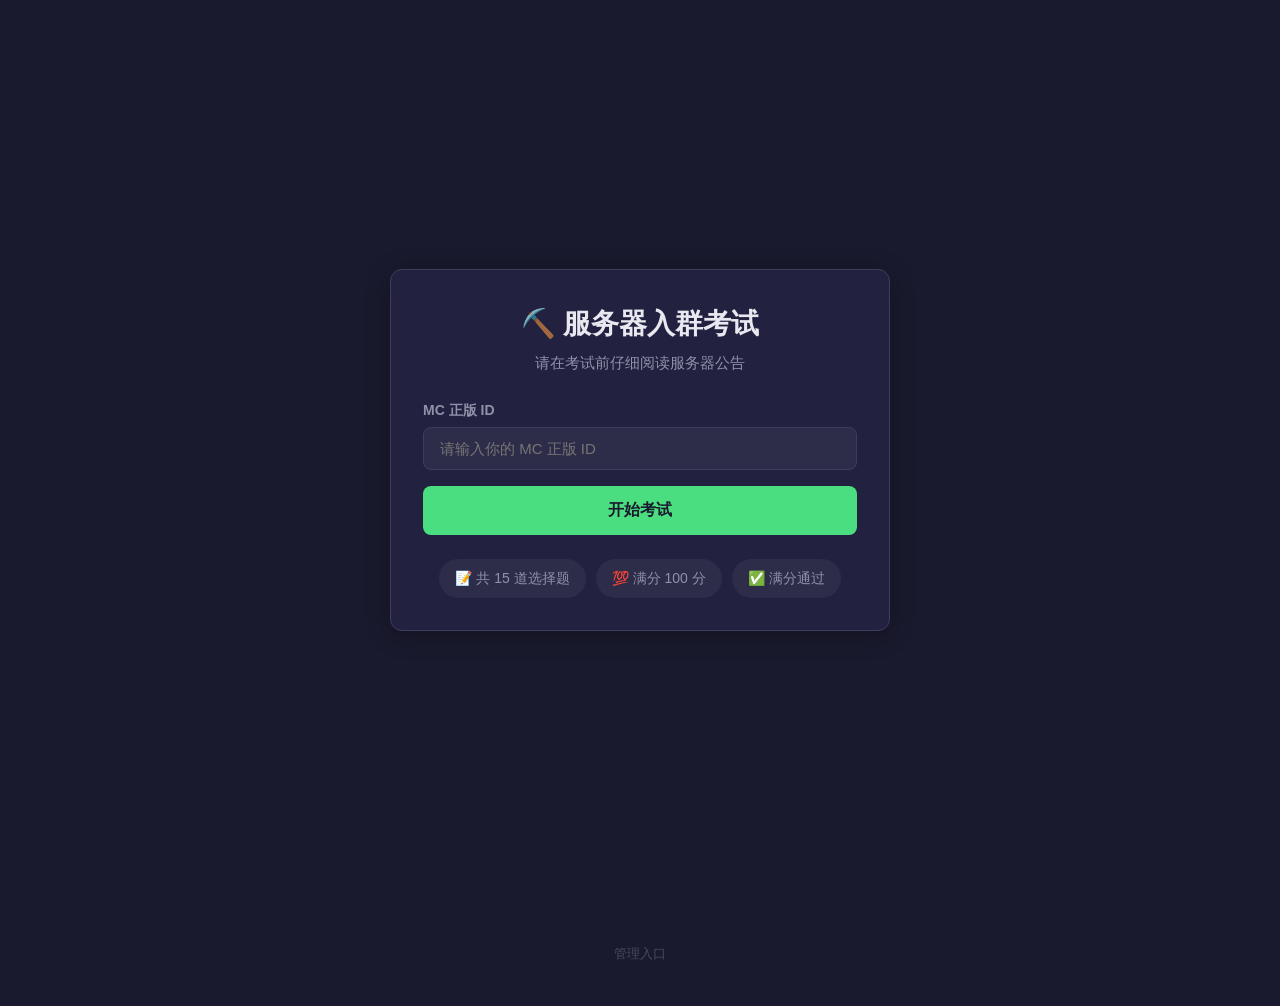
==== index.html @ f70ece28 "feat: add admin panel and exam logic with encryption and credential verification - Implemented admin" ====
<!DOCTYPE html>
<html lang="zh-CN">
<head>
    <meta charset="UTF-8">
    <meta name="viewport" content="width=device-width, initial-scale=1.0">
    <title>入群考试系统</title>
    <link rel="stylesheet" href="css/style.css">
</head>
<body>
    <!-- Loading Overlay -->
    <div id="loading-overlay" class="loading-overlay" style="display:none">
        <div class="spinner"></div>
        <p>加载中...</p>
    </div>

    <!-- Screen 1: Start -->
    <section id="start-screen" class="screen active">
        <div class="container">
            <div class="card start-card">
                <h1>⛏️ 服务器入群考试</h1>
                <p class="subtitle">请在考试前仔细阅读服务器公告</p>
                <div class="form-group">
                    <label for="player-id-input">MC 正版 ID</label>
                    <input type="text" id="player-id-input" placeholder="请输入你的 MC 正版 ID" maxlength="16" autocomplete="off">
                </div>
                <button id="start-btn" class="btn btn-primary btn-lg">开始考试</button>
                <div class="exam-info">
                    <div class="info-item">📝 共 15 道选择题</div>
                    <div class="info-item">💯 满分 100 分</div>
                    <div class="info-item">✅ 满分通过</div>
                </div>
            </div>
        </div>
        <footer class="site-footer">
            <a href="admin.html" class="admin-link">管理入口</a>
        </footer>
    </section>

    <!-- Screen 2: Exam -->
    <section id="exam-screen" class="screen">
        <div class="container">
            <div class="card exam-card">
                <div class="exam-header">
                    <span id="question-number">第 1 / 15 题</span>
                    <span id="question-category" class="category-tag"></span>
                </div>
                <div class="progress-bar">
                    <div id="progress-fill" class="progress-fill"></div>
                </div>
                <div id="progress-text" class="progress-text">已答 0/15</div>

                <div class="question-area">
                    <h2 id="question-stem" class="question-stem"></h2>
                    <div id="options-container" class="options-container"></div>
                </div>

                <div class="exam-controls">
                    <button id="prev-btn" class="btn btn-secondary">上一题</button>
                    <div id="question-nav" class="question-nav"></div>
                    <button id="next-btn" class="btn btn-primary">下一题</button>
                    <button id="submit-btn" class="btn btn-accent" style="display:none">提交答卷</button>
                </div>
            </div>
        </div>
    </section>

    <!-- Screen 3: Result -->
    <section id="result-screen" class="screen">
        <div class="container">
            <div class="card result-card">
                <h1 id="result-status" class="result-status"></h1>
                <div class="score-display">
                    <span class="score-number" id="result-score">0</span>
                    <span class="score-label">/ 100</span>
                </div>
                <p class="result-correct">正确: <span id="result-correct">0/15</span></p>
                <p id="result-message" class="result-message"></p>

                <!-- Credential Section (pass) -->
                <div id="credential-section" class="credential-section" style="display:none">
                    <div class="credential-info">
                        <p>玩家: <strong id="credential-player"></strong></p>
                        <p>时间: <span id="credential-time"></span></p>
                    </div>
                    <div class="credential-code-box">
                        <label>通过凭证码:</label>
                        <code id="credential-code"></code>
                    </div>
                    <div class="credential-actions">
                        <button id="copy-credential-btn" class="btn btn-primary">📋 复制凭证码</button>
                        <button id="download-cert-btn" class="btn btn-secondary">🖼️ 下载凭证图片</button>
                    </div>
                    <p class="credential-hint">请将凭证码发送给群主以完成入群验证</p>
                </div>

                <!-- Fail Section -->
                <div id="fail-section" class="fail-section" style="display:none">
                    <button id="retry-btn" class="btn btn-primary btn-lg">🔄 重新考试</button>
                </div>
            </div>
        </div>
    </section>

    <script src="js/crypto.js"></script>
    <script src="js/config.js"></script>
    <script src="js/exam.js"></script>
</body>
</html>
---- css/style.css ----
/* ===== CSS Variables ===== */
:root {
    --bg-color: #1a1a2e;
    --bg-card: #222240;
    --bg-lighter: #2d2d4a;
    --border-color: #3d3d5c;
    --text-color: #e8e8f0;
    --text-muted: #9090a8;
    --primary-color: #4ade80;
    --primary-dark: #22c55e;
    --primary-light: #86efac;
    --accent-color: #f59e0b;
    --danger-color: #f87171;
    --success-color: #4ade80;
    --error-color: #f87171;
    --font-main: 'Microsoft YaHei', 'PingFang SC', 'Noto Sans SC', sans-serif;
    --font-mono: 'Consolas', 'Courier New', monospace;
    --radius: 12px;
    --radius-sm: 8px;
    --shadow: 0 4px 24px rgba(0, 0, 0, 0.3);
}

/* ===== Reset & Base ===== */
*, *::before, *::after {
    box-sizing: border-box;
    margin: 0;
    padding: 0;
}

body {
    font-family: var(--font-main);
    background: var(--bg-color);
    color: var(--text-color);
    line-height: 1.6;
    min-height: 100vh;
    -webkit-font-smoothing: antialiased;
}

a { color: var(--primary-color); text-decoration: none; }
a:hover { text-decoration: underline; }

/* ===== Layout ===== */
.container {
    max-width: 720px;
    margin: 0 auto;
    padding: 20px;
}

.admin-container {
    max-width: 900px;
}

.screen {
    display: none;
}

.screen.active {
    display: block;
    animation: fadeIn 0.3s ease;
}

@keyframes fadeIn {
    from { opacity: 0; transform: translateY(10px); }
    to { opacity: 1; transform: translateY(0); }
}

/* Center screens for login/start/result */
#start-screen > .container,
#login-screen > .container,
#setup-screen > .container,
#result-screen > .container {
    min-height: 100vh;
    display: flex;
    align-items: center;
    justify-content: center;
}

/* ===== Cards ===== */
.card {
    background: var(--bg-card);
    border: 1px solid var(--border-color);
    border-radius: var(--radius);
    padding: 32px;
    box-shadow: var(--shadow);
}

.start-card, .login-card, .setup-card, .result-card {
    width: 100%;
    max-width: 500px;
    text-align: center;
}

/* ===== Typography ===== */
h1 {
    font-size: 28px;
    font-weight: 700;
    margin-bottom: 8px;
}

h2 {
    font-size: 22px;
    font-weight: 600;
    margin-bottom: 12px;
}

.subtitle {
    color: var(--text-muted);
    font-size: 15px;
    margin-bottom: 24px;
}

/* ===== Form Elements ===== */
.form-group {
    margin-bottom: 16px;
    text-align: left;
}

.form-group label {
    display: block;
    font-size: 14px;
    font-weight: 600;
    color: var(--text-muted);
    margin-bottom: 6px;
}

input[type="text"],
input[type="password"],
textarea,
select {
    width: 100%;
    padding: 12px 16px;
    background: var(--bg-lighter);
    border: 1px solid var(--border-color);
    border-radius: var(--radius-sm);
    color: var(--text-color);
    font-size: 15px;
    font-family: var(--font-main);
    outline: none;
    transition: border-color 0.2s;
}

input:focus, textarea:focus, select:focus {
    border-color: var(--primary-color);
}

textarea {
    resize: vertical;
    min-height: 80px;
}

select {
    cursor: pointer;
    appearance: auto;
}

/* ===== Buttons ===== */
.btn {
    display: inline-flex;
    align-items: center;
    justify-content: center;
    gap: 6px;
    padding: 10px 22px;
    border: none;
    border-radius: var(--radius-sm);
    font-size: 15px;
    font-weight: 600;
    font-family: var(--font-main);
    cursor: pointer;
    transition: all 0.2s;
    text-decoration: none;
}

.btn:hover { filter: brightness(1.1); transform: translateY(-1px); }
.btn:active { transform: translateY(0); }
.btn:disabled { opacity: 0.5; cursor: not-allowed; transform: none; }

.btn-sm { padding: 6px 14px; font-size: 13px; }
.btn-lg { padding: 14px 32px; font-size: 16px; width: 100%; }

.btn-primary { background: var(--primary-color); color: var(--bg-color); }
.btn-secondary { background: var(--bg-lighter); color: var(--text-color); border: 1px solid var(--border-color); }
.btn-accent { background: var(--accent-color); color: #1a1a2e; }
.btn-danger { background: var(--danger-color); color: #fff; }

.btn-icon {
    background: none;
    border: none;
    cursor: pointer;
    padding: 4px 8px;
    border-radius: 6px;
    font-size: 16px;
    transition: background 0.2s;
}
.btn-icon:hover { background: var(--bg-lighter); }

/* ===== Start Screen ===== */
.start-card h1 { margin-bottom: 4px; }

.exam-info {
    display: flex;
    flex-wrap: wrap;
    justify-content: center;
    gap: 10px;
    margin-top: 24px;
}

.info-item {
    padding: 8px 16px;
    background: var(--bg-lighter);
    border-radius: 20px;
    font-size: 14px;
    color: var(--text-muted);
}

/* ===== Exam Screen ===== */
.exam-card {
    margin-top: 20px;
}

.exam-header {
    display: flex;
    align-items: center;
    justify-content: space-between;
    margin-bottom: 12px;
}

.exam-header span:first-child {
    font-weight: 700;
    font-size: 16px;
}

.category-tag {
    display: inline-block;
    padding: 3px 10px;
    border-radius: 12px;
    font-size: 12px;
    background: var(--primary-dark);
    color: #fff;
}

/* Progress Bar */
.progress-bar {
    width: 100%;
    height: 6px;
    background: var(--bg-lighter);
    border-radius: 3px;
    overflow: hidden;
    margin-bottom: 6px;
}

.progress-fill {
    height: 100%;
    background: linear-gradient(90deg, var(--primary-color), var(--primary-light));
    border-radius: 3px;
    transition: width 0.3s ease;
    width: 0%;
}

.progress-text {
    font-size: 13px;
    color: var(--text-muted);
    text-align: right;
    margin-bottom: 20px;
}

/* Question */
.question-stem {
    font-size: 18px;
    font-weight: 600;
    line-height: 1.6;
    margin-bottom: 20px;
    color: var(--text-color);
}

/* Options */
.options-container {
    margin-bottom: 24px;
}

.option {
    display: flex;
    align-items: center;
    padding: 14px 18px;
    margin-bottom: 10px;
    border: 2px solid var(--border-color);
    border-radius: 10px;
    cursor: pointer;
    transition: all 0.2s ease;
    user-select: none;
}

.option:hover {
    border-color: var(--primary-color);
    background: rgba(74, 222, 128, 0.05);
}

.option.selected {
    border-color: var(--primary-color);
    background: rgba(74, 222, 128, 0.1);
}

.option-label {
    display: flex;
    align-items: center;
    justify-content: center;
    width: 32px;
    height: 32px;
    border-radius: 50%;
    background: var(--bg-lighter);
    margin-right: 14px;
    font-weight: bold;
    font-size: 14px;
    flex-shrink: 0;
    transition: all 0.2s;
}

.option.selected .option-label {
    background: var(--primary-color);
    color: var(--bg-color);
}

.option-text {
    word-break: break-word;
    line-height: 1.5;
    font-size: 15px;
}

/* Question Navigation */
.exam-controls {
    display: flex;
    align-items: center;
    gap: 12px;
    flex-wrap: wrap;
}

.question-nav {
    display: flex;
    gap: 5px;
    flex-wrap: wrap;
    justify-content: center;
    flex: 1;
}

.nav-dot {
    width: 28px;
    height: 28px;
    display: flex;
    align-items: center;
    justify-content: center;
    border-radius: 50%;
    font-size: 11px;
    cursor: pointer;
    border: 2px solid var(--border-color);
    background: var(--bg-color);
    color: var(--text-muted);
    transition: all 0.2s;
}

.nav-dot.current {
    border-color: var(--primary-color);
    background: var(--primary-color);
    color: var(--bg-color);
    font-weight: bold;
}

.nav-dot.answered {
    border-color: var(--primary-color);
    color: var(--primary-color);
}

.nav-dot:hover {
    border-color: var(--primary-light);
}

/* ===== Result Screen ===== */
.result-card { max-width: 560px; }

.result-status {
    font-size: 28px;
    margin-bottom: 8px;
}
.result-status.pass { color: var(--success-color); }
.result-status.fail { color: var(--error-color); }

.score-display {
    text-align: center;
    margin: 20px 0;
}

.score-number {
    font-size: 80px;
    font-weight: 800;
    line-height: 1;
}

.score-label {
    font-size: 24px;
    color: var(--text-muted);
    margin-left: 4px;
}

.result-correct {
    text-align: center;
    color: var(--text-muted);
    font-size: 16px;
    margin-bottom: 8px;
}

.result-message {
    text-align: center;
    color: var(--text-muted);
    font-size: 15px;
    line-height: 1.6;
}

/* Credential */
.credential-section {
    margin-top: 28px;
    text-align: left;
}

.credential-info {
    margin-bottom: 12px;
}
.credential-info p {
    margin: 4px 0;
    font-size: 14px;
    color: var(--text-muted);
}
.credential-info strong {
    color: var(--text-color);
}

.credential-code-box {
    background: var(--bg-color);
    border: 1px solid var(--border-color);
    border-radius: var(--radius-sm);
    padding: 16px;
    margin: 16px 0;
}
.credential-code-box label {
    font-size: 13px;
    color: var(--text-muted);
    display: block;
    margin-bottom: 8px;
}
.credential-code-box code {
    display: block;
    padding: 12px;
    background: #0d1117;
    border: 1px solid #30363d;
    border-radius: 6px;
    font-family: var(--font-mono);
    font-size: 14px;
    color: #58a6ff;
    word-break: break-all;
    user-select: all;
}

.credential-actions {
    display: flex;
    gap: 12px;
    margin-top: 16px;
    flex-wrap: wrap;
}
.credential-actions .btn { flex: 1; min-width: 160px; }

.credential-hint {
    margin-top: 16px;
    text-align: center;
    color: var(--text-muted);
    font-size: 13px;
}

.fail-section {
    margin-top: 28px;
    text-align: center;
}

/* ===== Admin: Login & Setup ===== */
.login-card h1, .setup-card h1 {
    margin-bottom: 16px;
}

/* ===== Admin: Dashboard ===== */
.admin-header {
    display: flex;
    align-items: center;
    justify-content: space-between;
    margin-bottom: 24px;
    padding-bottom: 16px;
    border-bottom: 1px solid var(--border-color);
}
.admin-header h1 { margin-bottom: 0; font-size: 24px; }

/* Tabs */
.tab-nav {
    display: flex;
    gap: 4px;
    margin-bottom: 24px;
    border-bottom: 2px solid var(--border-color);
    overflow-x: auto;
}

.tab-btn {
    padding: 10px 20px;
    background: none;
    border: none;
    color: var(--text-muted);
    cursor: pointer;
    font-size: 15px;
    font-family: var(--font-main);
    border-bottom: 2px solid transparent;
    margin-bottom: -2px;
    transition: all 0.2s;
    white-space: nowrap;
}
.tab-btn:hover { color: var(--text-color); }
.tab-btn.active {
    color: var(--primary-color);
    border-bottom-color: var(--primary-color);
}

.tab-panel { display: none; }
.tab-panel.active { display: block; animation: fadeIn 0.2s ease; }

/* Panel Header */
.panel-header {
    display: flex;
    align-items: center;
    justify-content: space-between;
    margin-bottom: 16px;
}
.panel-header span {
    color: var(--text-muted);
    font-size: 14px;
}

/* Question List */
.question-list {
    display: flex;
    flex-direction: column;
    gap: 12px;
}

.question-item {
    background: var(--bg-card);
    border: 1px solid var(--border-color);
    border-radius: var(--radius-sm);
    padding: 16px;
    transition: border-color 0.2s;
}
.question-item:hover { border-color: var(--primary-dark); }

.question-item-header {
    display: flex;
    align-items: center;
    gap: 10px;
    margin-bottom: 8px;
}

.question-index {
    font-weight: bold;
    color: var(--text-muted);
    font-size: 14px;
    min-width: 32px;
}

.question-category-tag {
    display: inline-block;
    padding: 2px 8px;
    border-radius: 4px;
    font-size: 12px;
    background: var(--primary-dark);
    color: #fff;
}

.question-actions {
    margin-left: auto;
    display: flex;
    gap: 4px;
}

.question-stem-preview {
    font-size: 15px;
    color: var(--text-color);
    margin-bottom: 10px;
    line-height: 1.5;
}

.question-options-preview {
    display: grid;
    grid-template-columns: 1fr 1fr;
    gap: 4px 20px;
    font-size: 13px;
    color: var(--text-muted);
    line-height: 1.4;
}
.question-options-preview span {
    word-break: break-word;
}
.correct-option {
    color: var(--primary-color);
    font-weight: 600;
}

.empty-state {
    text-align: center;
    padding: 60px 20px;
    color: var(--text-muted);
}
.empty-state p:first-child {
    font-size: 18px;
    margin-bottom: 8px;
}

/* ===== Admin: Modal ===== */
.modal {
    display: none;
    position: fixed;
    top: 0; left: 0; right: 0; bottom: 0;
    background: rgba(0, 0, 0, 0.6);
    z-index: 1000;
    align-items: center;
    justify-content: center;
    padding: 20px;
}
.modal.show { display: flex; }

.modal-content {
    background: var(--bg-card);
    border: 1px solid var(--border-color);
    border-radius: var(--radius);
    padding: 28px;
    width: 100%;
    max-width: 600px;
    max-height: 90vh;
    overflow-y: auto;
    box-shadow: 0 8px 40px rgba(0, 0, 0, 0.5);
}
.modal-content h2 { margin-bottom: 20px; }

.options-edit {
    margin-bottom: 16px;
}

.option-edit-row {
    display: flex;
    align-items: center;
    gap: 10px;
    margin-bottom: 10px;
}
.option-edit-row input[type="radio"] {
    width: auto;
    margin: 0;
    cursor: pointer;
    accent-color: var(--primary-color);
}
.option-edit-row > label {
    font-weight: bold;
    min-width: 20px;
    margin-bottom: 0;
}
.option-edit-row input[type="text"] {
    flex: 1;
}

.hint {
    font-size: 13px;
    color: var(--text-muted);
    margin-top: 4px;
}

.modal-actions {
    display: flex;
    gap: 12px;
    justify-content: flex-end;
    margin-top: 20px;
}

/* ===== Admin: Verify ===== */
.verify-card h2, .io-card h2 {
    margin-bottom: 8px;
}
.verify-card > p, .io-card > p {
    color: var(--text-muted);
    font-size: 14px;
    margin-bottom: 20px;
}

.verify-success, .verify-fail {
    display: flex;
    align-items: flex-start;
    gap: 16px;
    padding: 20px;
    border-radius: 10px;
    margin-top: 20px;
}
.verify-success {
    background: rgba(74, 222, 128, 0.08);
    border: 1px solid rgba(74, 222, 128, 0.25);
}
.verify-fail {
    background: rgba(248, 113, 113, 0.08);
    border: 1px solid rgba(248, 113, 113, 0.25);
}
.verify-icon { font-size: 36px; flex-shrink: 0; }
.verify-info h3 { margin: 0 0 8px; font-size: 18px; }
.verify-info p { margin: 4px 0; font-size: 14px; color: var(--text-muted); }
.verify-info strong { color: var(--text-color); }
.verify-success h3 { color: var(--success-color); }
.verify-fail h3 { color: var(--error-color); }

/* ===== Admin: IO ===== */
.divider {
    border: none;
    border-top: 1px solid var(--border-color);
    margin: 28px 0;
}

.deploy-steps {
    background: var(--bg-lighter);
    border-radius: var(--radius-sm);
    padding: 16px 20px;
    margin-top: 16px;
    font-size: 14px;
    color: var(--text-muted);
    line-height: 1.8;
}
.deploy-steps ol { padding-left: 20px; }
.deploy-steps code {
    background: var(--bg-color);
    padding: 2px 6px;
    border-radius: 4px;
    font-family: var(--font-mono);
    font-size: 13px;
    color: var(--primary-color);
}

/* ===== Toast ===== */
.toast {
    position: fixed;
    top: -60px;
    left: 50%;
    transform: translateX(-50%);
    padding: 12px 24px;
    border-radius: var(--radius-sm);
    font-size: 14px;
    font-weight: 600;
    z-index: 10000;
    transition: top 0.3s ease;
    white-space: nowrap;
    max-width: 90vw;
    text-align: center;
}
.toast.show { top: 20px; }
.toast.success { background: #065f46; color: #6ee7b7; border: 1px solid #059669; }
.toast.error { background: #7f1d1d; color: #fca5a5; border: 1px solid #b91c1c; }

/* ===== Loading ===== */
.loading-overlay {
    position: fixed;
    top: 0; left: 0; right: 0; bottom: 0;
    background: rgba(0, 0, 0, 0.7);
    display: flex;
    flex-direction: column;
    align-items: center;
    justify-content: center;
    z-index: 9999;
    color: var(--text-color);
    gap: 16px;
}

.spinner {
    width: 44px;
    height: 44px;
    border: 4px solid rgba(255, 255, 255, 0.15);
    border-top-color: var(--primary-color);
    border-radius: 50%;
    animation: spin 0.8s linear infinite;
}

@keyframes spin { to { transform: rotate(360deg); } }

/* ===== Footer ===== */
.site-footer {
    text-align: center;
    padding: 40px 20px;
}
.admin-link {
    color: var(--text-muted);
    text-decoration: none;
    font-size: 13px;
    opacity: 0.4;
    transition: opacity 0.2s;
}
.admin-link:hover { opacity: 1; text-decoration: none; }

/* ===== Responsive ===== */
@media (max-width: 640px) {
    .container { padding: 12px; }
    .card { padding: 20px; }
    h1 { font-size: 22px; }

    .exam-controls { justify-content: center; }
    .question-nav { order: 3; width: 100%; }

    .question-options-preview { grid-template-columns: 1fr; }

    .credential-actions { flex-direction: column; }
    .credential-actions .btn { min-width: auto; }

    .admin-header { flex-direction: column; gap: 12px; text-align: center; }
    .tab-btn { padding: 8px 14px; font-size: 14px; }

    .modal-content { padding: 20px; }
    .option-edit-row { flex-wrap: wrap; }

    .score-number { font-size: 60px; }

    .option { padding: 12px 14px; }
}
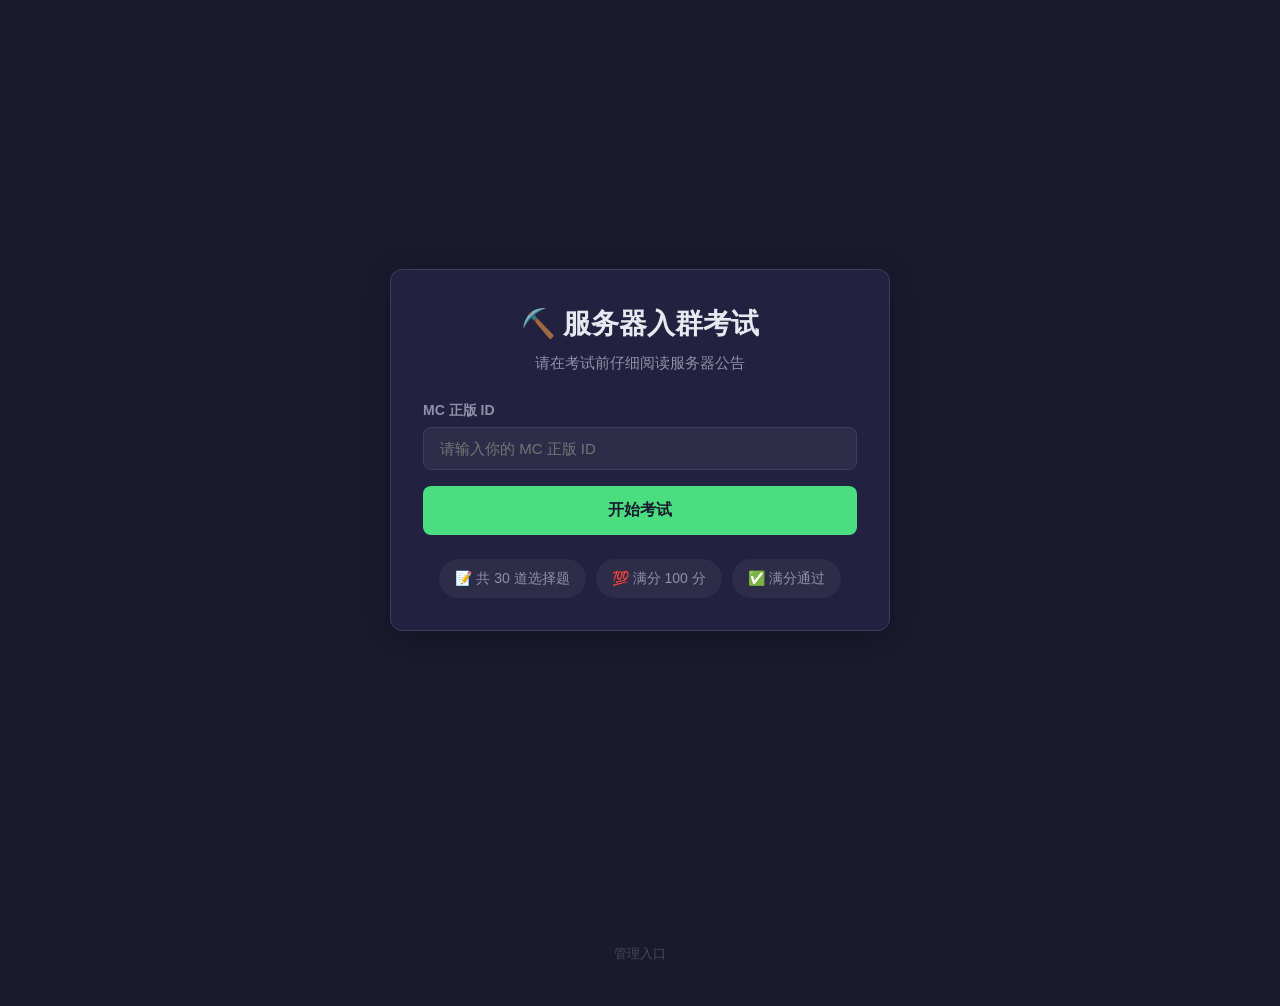
==== commit f69bbc36: "feat: 首页题目数量从 exam.enc 动态读取，不再硬编码" ====
--- a/index.html
+++ b/index.html
@@ -25,7 +25,7 @@
                 </div>
                 <button id="start-btn" class="btn btn-primary btn-lg">开始考试</button>
                 <div class="exam-info">
-                    <div class="info-item">📝 共 15 道选择题</div>
+                    <div class="info-item" id="info-question-count">📝 共 -- 道选择题</div>
                     <div class="info-item">💯 满分 100 分</div>
                     <div class="info-item">✅ 满分通过</div>
                 </div>
--- a/css/style.css
+++ b/css/style.css
@@ -524,6 +524,64 @@
 .tab-panel { display: none; }
 .tab-panel.active { display: block; animation: fadeIn 0.2s ease; }
 
+/* Sync Warning Bar */
+.sync-warning-bar {
+    display: flex;
+    align-items: center;
+    justify-content: space-between;
+    gap: 16px;
+    padding: 12px 16px;
+    margin-bottom: 16px;
+    background: #7f1d1d;
+    border: 1px solid #b91c1c;
+    border-radius: var(--radius-sm);
+    color: #fca5a5;
+}
+.sync-warning-text {
+    font-size: 14px;
+    font-weight: 500;
+}
+.sync-warning-bar .btn {
+    flex-shrink: 0;
+}
+
+/* Settings Section */
+.settings-section {
+    background: var(--bg-card);
+    border: 1px solid var(--border-color);
+    border-radius: var(--radius-sm);
+    padding: 14px 16px;
+    margin-bottom: 16px;
+}
+.settings-row {
+    display: flex;
+    align-items: center;
+    gap: 12px;
+    flex-wrap: wrap;
+}
+.settings-row label {
+    font-size: 14px;
+    color: var(--text-color);
+    white-space: nowrap;
+}
+.input-sm {
+    width: 80px;
+    padding: 6px 10px;
+    font-size: 14px;
+    background: var(--bg-lighter);
+    border: 1px solid var(--border-color);
+    border-radius: var(--radius-sm);
+    color: var(--text-color);
+}
+.input-sm:focus {
+    outline: none;
+    border-color: var(--primary-color);
+}
+.settings-hint {
+    font-size: 12px;
+    color: var(--text-muted);
+}
+
 /* Panel Header */
 .panel-header {
     display: flex;
@@ -548,9 +606,37 @@
     border: 1px solid var(--border-color);
     border-radius: var(--radius-sm);
     padding: 16px;
-    transition: border-color 0.2s;
+    transition: border-color 0.2s, transform 0.15s, opacity 0.15s;
+    cursor: default;
 }
 .question-item:hover { border-color: var(--primary-dark); }
+.question-item.dragging {
+    opacity: 0.5;
+    transform: scale(0.98);
+}
+.question-item.drag-over-top {
+    border-top: 3px solid var(--primary-color);
+}
+.question-item.drag-over-bottom {
+    border-bottom: 3px solid var(--primary-color);
+}
+
+.drag-handle {
+    cursor: grab;
+    color: var(--text-muted);
+    font-size: 16px;
+    padding: 2px 6px;
+    border-radius: 4px;
+    transition: background 0.15s, color 0.15s;
+    user-select: none;
+}
+.drag-handle:hover {
+    background: var(--bg-lighter);
+    color: var(--text-color);
+}
+.drag-handle:active {
+    cursor: grabbing;
+}
 
 .question-item-header {
     display: flex;
@@ -757,6 +843,34 @@
 .toast.success { background: #065f46; color: #6ee7b7; border: 1px solid #059669; }
 .toast.error { background: #7f1d1d; color: #fca5a5; border: 1px solid #b91c1c; }
 
+/* ===== Sync Status Badge ===== */
+.sync-badge {
+    display: inline-block;
+    padding: 4px 12px;
+    border-radius: 20px;
+    font-size: 12px;
+    font-weight: 600;
+    margin-bottom: 12px;
+}
+.sync-badge.connected { background: #065f46; color: #6ee7b7; }
+.sync-badge.disconnected { background: #44403c; color: #a8a29e; }
+
+.sync-info { margin-bottom: 16px; }
+.sync-info code {
+    background: var(--bg-lighter);
+    padding: 2px 6px;
+    border-radius: 4px;
+    font-family: var(--font-mono);
+    font-size: 12px;
+    word-break: break-all;
+}
+
+.sync-card .btn-group {
+    display: flex;
+    gap: 10px;
+    flex-wrap: wrap;
+}
+
 /* ===== Loading ===== */
 .loading-overlay {
     position: fixed;
@@ -814,9 +928,122 @@
     .tab-btn { padding: 8px 14px; font-size: 14px; }
 
     .modal-content { padding: 20px; }
+    .conflict-modal-content { padding: 20px; }
     .option-edit-row { flex-wrap: wrap; }
 
     .score-number { font-size: 60px; }
 
     .option { padding: 12px 14px; }
-}
+
+    .conflict-summary { flex-direction: column; gap: 8px; }
+    .conflict-actions { flex-direction: column; }
+}
+
+/* ===== Conflict Modal ===== */
+.conflict-modal-content {
+    background: var(--bg-card);
+    border: 1px solid var(--border-color);
+    border-radius: var(--radius);
+    padding: 28px;
+    width: 100%;
+    max-width: 680px;
+    max-height: 85vh;
+    overflow-y: auto;
+    box-shadow: 0 8px 40px rgba(0, 0, 0, 0.5);
+}
+.conflict-modal-content h2 {
+    margin-bottom: 8px;
+    color: #f59e0b;
+}
+.conflict-modal-content > p {
+    color: var(--text-muted);
+    margin-bottom: 18px;
+}
+.conflict-summary {
+    display: flex;
+    align-items: center;
+    justify-content: center;
+    gap: 16px;
+    margin-bottom: 20px;
+    padding: 16px;
+    background: rgba(255, 255, 255, 0.03);
+    border-radius: 8px;
+    border: 1px solid var(--border-color);
+}
+.conflict-side {
+    display: flex;
+    flex-direction: column;
+    align-items: center;
+    gap: 6px;
+    min-width: 120px;
+}
+.conflict-side span {
+    font-size: 24px;
+    font-weight: bold;
+    color: var(--primary-color);
+}
+.conflict-vs {
+    font-size: 18px;
+    font-weight: bold;
+    color: var(--text-muted);
+}
+.diff-section {
+    margin-bottom: 14px;
+    padding: 12px;
+    border-radius: 8px;
+    border-left: 3px solid;
+}
+.diff-section h3 {
+    font-size: 14px;
+    margin-bottom: 8px;
+}
+.diff-added {
+    background: rgba(34, 197, 94, 0.08);
+    border-left-color: #22c55e;
+}
+.diff-remote {
+    background: rgba(59, 130, 246, 0.08);
+    border-left-color: #3b82f6;
+}
+.diff-modified {
+    background: rgba(245, 158, 11, 0.08);
+    border-left-color: #f59e0b;
+}
+.diff-item {
+    font-size: 13px;
+    padding: 4px 0;
+    color: var(--text-color);
+    border-bottom: 1px solid rgba(255,255,255,0.05);
+}
+.diff-item:last-child { border-bottom: none; }
+.diff-label-local {
+    color: #22c55e;
+    font-weight: bold;
+    font-size: 12px;
+}
+.diff-label-remote {
+    color: #3b82f6;
+    font-weight: bold;
+    font-size: 12px;
+}
+.diff-unchanged {
+    font-size: 13px;
+    color: var(--text-muted);
+    margin: 12px 0;
+}
+.conflict-actions {
+    display: flex;
+    gap: 10px;
+    margin-top: 18px;
+    flex-wrap: wrap;
+}
+.conflict-actions .btn {
+    flex: 1;
+    min-width: 140px;
+}
+.conflict-hint {
+    font-size: 12px;
+    color: var(--text-muted);
+    margin-top: 12px;
+    text-align: center;
+}
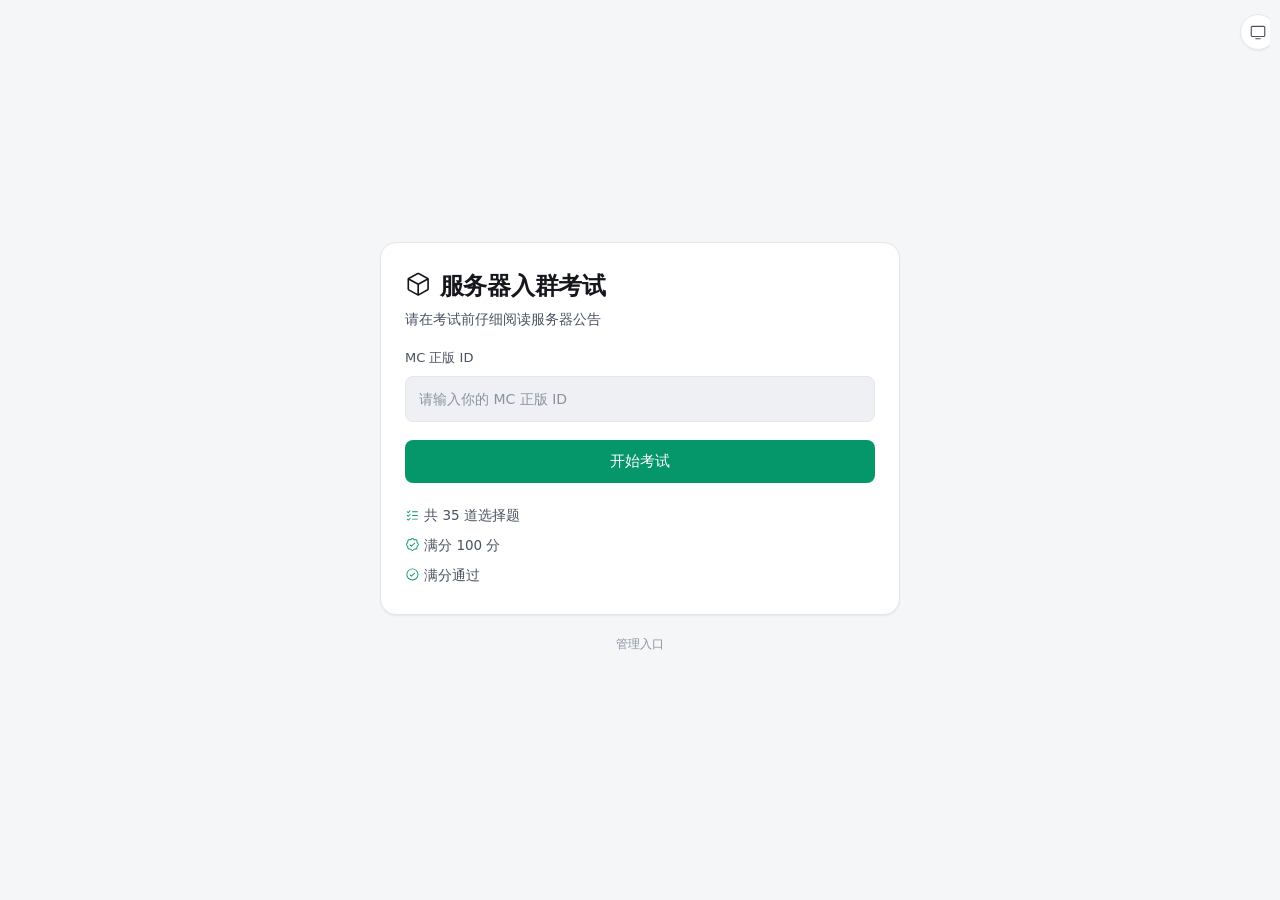
==== commit a357bd03: "前端视觉重写：设计令牌 + 内联 SVG 图标 + 浅深主题 css/style.css 整文件重写为设计令牌驱动（浅/深双主题、系统字体栈 + 等宽数字），emoji 全部替换为内联 Phospho" ====
--- a/index.html
+++ b/index.html
@@ -4,9 +4,15 @@
     <meta charset="UTF-8">
     <meta name="viewport" content="width=device-width, initial-scale=1.0">
     <title>入群考试系统</title>
+    <meta name="color-scheme" content="light dark">
+    <meta name="theme-color" content="#f5f6f8" media="(prefers-color-scheme: light)">
+    <meta name="theme-color" content="#0e1013" media="(prefers-color-scheme: dark)">
+    <link rel="icon" href="data:image/svg+xml,%3Csvg xmlns='http://www.w3.org/2000/svg' viewBox='0 0 256 256'%3E%3Crect width='256' height='256' rx='56' fill='%23059669'/%3E%3Cpath d='M72 132l40 40 72-88' fill='none' stroke='%23fff' stroke-width='24' stroke-linecap='round' stroke-linejoin='round'/%3E%3C/svg%3E">
     <link rel="stylesheet" href="css/style.css">
+    <script src="js/theme.js"></script>
 </head>
 <body>
+<svg class="icon-sprite" aria-hidden="true"><symbol id="i-cube" viewBox="0 0 256 256"><path fill="currentColor" d="m223.68 66.15l-88-48.15a15.88 15.88 0 0 0-15.36 0l-88 48.17a16 16 0 0 0-8.32 14v95.64a16 16 0 0 0 8.32 14l88 48.17a15.88 15.88 0 0 0 15.36 0l88-48.17a16 16 0 0 0 8.32-14V80.18a16 16 0 0 0-8.32-14.03M128 32l80.34 44L128 120L47.66 76ZM40 90l80 43.78v85.79l-80-43.75Zm96 129.57v-85.75L216 90v85.78Z"/></symbol><symbol id="i-list-checks" viewBox="0 0 256 256"><path fill="currentColor" d="M224 128a8 8 0 0 1-8 8h-88a8 8 0 0 1 0-16h88a8 8 0 0 1 8 8m-96-56h88a8 8 0 0 0 0-16h-88a8 8 0 0 0 0 16m88 112h-88a8 8 0 0 0 0 16h88a8 8 0 0 0 0-16M82.34 42.34L56 68.69L45.66 58.34a8 8 0 0 0-11.32 11.32l16 16a8 8 0 0 0 11.32 0l32-32a8 8 0 0 0-11.32-11.32m0 64L56 132.69l-10.34-10.35a8 8 0 0 0-11.32 11.32l16 16a8 8 0 0 0 11.32 0l32-32a8 8 0 0 0-11.32-11.32m0 64L56 196.69l-10.34-10.35a8 8 0 0 0-11.32 11.32l16 16a8 8 0 0 0 11.32 0l32-32a8 8 0 0 0-11.32-11.32"/></symbol><symbol id="i-seal-check" viewBox="0 0 256 256"><path fill="currentColor" d="M225.86 102.82c-3.77-3.94-7.67-8-9.14-11.57c-1.36-3.27-1.44-8.69-1.52-13.94c-.15-9.76-.31-20.82-8-28.51s-18.75-7.85-28.51-8c-5.25-.08-10.67-.16-13.94-1.52c-3.56-1.47-7.63-5.37-11.57-9.14C146.28 23.51 138.44 16 128 16s-18.27 7.51-25.18 14.14c-3.94 3.77-8 7.67-11.57 9.14c-3.25 1.36-8.69 1.44-13.94 1.52c-9.76.15-20.82.31-28.51 8s-7.8 18.75-8 28.51c-.08 5.25-.16 10.67-1.52 13.94c-1.47 3.56-5.37 7.63-9.14 11.57C23.51 109.72 16 117.56 16 128s7.51 18.27 14.14 25.18c3.77 3.94 7.67 8 9.14 11.57c1.36 3.27 1.44 8.69 1.52 13.94c.15 9.76.31 20.82 8 28.51s18.75 7.85 28.51 8c5.25.08 10.67.16 13.94 1.52c3.56 1.47 7.63 5.37 11.57 9.14c6.9 6.63 14.74 14.14 25.18 14.14s18.27-7.51 25.18-14.14c3.94-3.77 8-7.67 11.57-9.14c3.27-1.36 8.69-1.44 13.94-1.52c9.76-.15 20.82-.31 28.51-8s7.85-18.75 8-28.51c.08-5.25.16-10.67 1.52-13.94c1.47-3.56 5.37-7.63 9.14-11.57c6.63-6.9 14.14-14.74 14.14-25.18s-7.51-18.27-14.14-25.18m-11.55 39.29c-4.79 5-9.75 10.17-12.38 16.52c-2.52 6.1-2.63 13.07-2.73 19.82c-.1 7-.21 14.33-3.32 17.43s-10.39 3.22-17.43 3.32c-6.75.1-13.72.21-19.82 2.73c-6.35 2.63-11.52 7.59-16.52 12.38S132 224 128 224s-9.15-4.92-14.11-9.69s-10.17-9.75-16.52-12.38c-6.1-2.52-13.07-2.63-19.82-2.73c-7-.1-14.33-.21-17.43-3.32s-3.22-10.39-3.32-17.43c-.1-6.75-.21-13.72-2.73-19.82c-2.63-6.35-7.59-11.52-12.38-16.52S32 132 32 128s4.92-9.15 9.69-14.11s9.75-10.17 12.38-16.52c2.52-6.1 2.63-13.07 2.73-19.82c.1-7 .21-14.33 3.32-17.43s10.39-3.22 17.43-3.32c6.75-.1 13.72-.21 19.82-2.73c6.35-2.63 11.52-7.59 16.52-12.38S124 32 128 32s9.15 4.92 14.11 9.69s10.17 9.75 16.52 12.38c6.1 2.52 13.07 2.63 19.82 2.73c7 .1 14.33.21 17.43 3.32s3.22 10.39 3.32 17.43c.1 6.75.21 13.72 2.73 19.82c2.63 6.35 7.59 11.52 12.38 16.52S224 124 224 128s-4.92 9.15-9.69 14.11m-40.65-43.77a8 8 0 0 1 0 11.32l-56 56a8 8 0 0 1-11.32 0l-24-24a8 8 0 0 1 11.32-11.32L112 148.69l50.34-50.35a8 8 0 0 1 11.32 0"/></symbol><symbol id="i-check-circle" viewBox="0 0 256 256"><path fill="currentColor" d="M173.66 98.34a8 8 0 0 1 0 11.32l-56 56a8 8 0 0 1-11.32 0l-24-24a8 8 0 0 1 11.32-11.32L112 148.69l50.34-50.35a8 8 0 0 1 11.32 0M232 128A104 104 0 1 1 128 24a104.11 104.11 0 0 1 104 104m-16 0a88 88 0 1 0-88 88a88.1 88.1 0 0 0 88-88"/></symbol><symbol id="i-copy" viewBox="0 0 256 256"><path fill="currentColor" d="M216 32H88a8 8 0 0 0-8 8v40H40a8 8 0 0 0-8 8v128a8 8 0 0 0 8 8h128a8 8 0 0 0 8-8v-40h40a8 8 0 0 0 8-8V40a8 8 0 0 0-8-8m-56 176H48V96h112Zm48-48h-32V88a8 8 0 0 0-8-8H96V48h112Z"/></symbol><symbol id="i-image" viewBox="0 0 256 256"><path fill="currentColor" d="M216 40H40a16 16 0 0 0-16 16v144a16 16 0 0 0 16 16h176a16 16 0 0 0 16-16V56a16 16 0 0 0-16-16m0 16v102.75l-26.07-26.06a16 16 0 0 0-22.63 0l-20 20l-44-44a16 16 0 0 0-22.62 0L40 149.37V56ZM40 172l52-52l80 80H40Zm176 28h-21.37l-36-36l20-20L216 181.38zm-72-100a12 12 0 1 1 12 12a12 12 0 0 1-12-12"/></symbol><symbol id="i-arrows-clockwise" viewBox="0 0 256 256"><path fill="currentColor" d="M224 48v48a8 8 0 0 1-8 8h-48a8 8 0 0 1 0-16h28.69l-14.63-14.63a79.56 79.56 0 0 0-56.13-23.43h-.45a79.52 79.52 0 0 0-55.89 22.77a8 8 0 0 1-11.18-11.44a96 96 0 0 1 135 .79L208 76.69V48a8 8 0 0 1 16 0m-37.59 135.29a80 80 0 0 1-112.47-.66L59.31 168H88a8 8 0 0 0 0-16H40a8 8 0 0 0-8 8v48a8 8 0 0 0 16 0v-28.69l14.63 14.63A95.43 95.43 0 0 0 130 222.06h.53a95.36 95.36 0 0 0 67.07-27.33a8 8 0 0 0-11.18-11.44Z"/></symbol><symbol id="i-lock-key" viewBox="0 0 256 256"><path fill="currentColor" d="M128 112a28 28 0 0 0-8 54.83V184a8 8 0 0 0 16 0v-17.17a28 28 0 0 0-8-54.83m0 40a12 12 0 1 1 12-12a12 12 0 0 1-12 12m80-72h-32V56a48 48 0 0 0-96 0v24H48a16 16 0 0 0-16 16v112a16 16 0 0 0 16 16h160a16 16 0 0 0 16-16V96a16 16 0 0 0-16-16M96 56a32 32 0 0 1 64 0v24H96Zm112 152H48V96h160z"/></symbol><symbol id="i-wrench" viewBox="0 0 256 256"><path fill="currentColor" d="M226.76 69a8 8 0 0 0-12.84-2.88l-40.3 37.19l-17.23-3.7l-3.7-17.23l37.19-40.3A8 8 0 0 0 187 29.24A72 72 0 0 0 88 96a72.3 72.3 0 0 0 6 28.94L33.79 177c-.15.12-.29.26-.43.39a32 32 0 0 0 45.26 45.26c.13-.13.27-.28.39-.42L131.06 162A72 72 0 0 0 232 96a71.6 71.6 0 0 0-5.24-27M160 152a56.14 56.14 0 0 1-27.07-7a8 8 0 0 0-9.92 1.77l-55.9 64.74a16 16 0 0 1-22.62-22.62L109.18 133a8 8 0 0 0 1.77-9.93a56 56 0 0 1 58.36-82.31l-31.2 33.81a8 8 0 0 0-1.94 7.1l5.66 26.33a8 8 0 0 0 6.14 6.14l26.35 5.66a8 8 0 0 0 7.1-1.94l33.81-31.2A56.06 56.06 0 0 1 160 152"/></symbol><symbol id="i-clipboard-text" viewBox="0 0 256 256"><path fill="currentColor" d="M168 152a8 8 0 0 1-8 8H96a8 8 0 0 1 0-16h64a8 8 0 0 1 8 8m-8-40H96a8 8 0 0 0 0 16h64a8 8 0 0 0 0-16m56-64v168a16 16 0 0 1-16 16H56a16 16 0 0 1-16-16V48a16 16 0 0 1 16-16h36.26a47.92 47.92 0 0 1 71.48 0H200a16 16 0 0 1 16 16M96 64h64a32 32 0 0 0-64 0m104-16h-26.75A47.9 47.9 0 0 1 176 64v8a8 8 0 0 1-8 8H88a8 8 0 0 1-8-8v-8a47.9 47.9 0 0 1 2.75-16H56v168h144Z"/></symbol><symbol id="i-magnifying-glass" viewBox="0 0 256 256"><path fill="currentColor" d="m229.66 218.34l-50.07-50.06a88.11 88.11 0 1 0-11.31 11.31l50.06 50.07a8 8 0 0 0 11.32-11.32M40 112a72 72 0 1 1 72 72a72.08 72.08 0 0 1-72-72"/></symbol><symbol id="i-package" viewBox="0 0 256 256"><path fill="currentColor" d="m223.68 66.15l-88-48.15a15.88 15.88 0 0 0-15.36 0l-88 48.17a16 16 0 0 0-8.32 14v95.64a16 16 0 0 0 8.32 14l88 48.17a15.88 15.88 0 0 0 15.36 0l88-48.17a16 16 0 0 0 8.32-14V80.18a16 16 0 0 0-8.32-14.03M128 32l80.34 44l-29.77 16.3l-80.35-44Zm0 88L47.66 76l33.9-18.56l80.34 44ZM40 90l80 43.78v85.79l-80-43.75Zm176 85.78l-80 43.79v-85.75l32-17.51V152a8 8 0 0 0 16 0v-44.45L216 90v85.77Z"/></symbol><symbol id="i-cloud" viewBox="0 0 256 256"><path fill="currentColor" d="M160 40a88.09 88.09 0 0 0-78.71 48.67A64 64 0 1 0 72 216h88a88 88 0 0 0 0-176m0 160H72a48 48 0 0 1 0-96c1.1 0 2.2 0 3.29.11A88 88 0 0 0 72 128a8 8 0 0 0 16 0a72 72 0 1 1 72 72"/></symbol><symbol id="i-warning" viewBox="0 0 256 256"><path fill="currentColor" d="M236.8 188.09L149.35 36.22a24.76 24.76 0 0 0-42.7 0L19.2 188.09a23.51 23.51 0 0 0 0 23.72A24.35 24.35 0 0 0 40.55 224h174.9a24.35 24.35 0 0 0 21.33-12.19a23.51 23.51 0 0 0 .02-23.72m-13.87 15.71a8.5 8.5 0 0 1-7.48 4.2H40.55a8.5 8.5 0 0 1-7.48-4.2a7.59 7.59 0 0 1 0-7.72l87.45-151.87a8.75 8.75 0 0 1 15 0l87.45 151.87a7.59 7.59 0 0 1-.04 7.72M120 144v-40a8 8 0 0 1 16 0v40a8 8 0 0 1-16 0m20 36a12 12 0 1 1-12-12a12 12 0 0 1 12 12"/></symbol><symbol id="i-folder-open" viewBox="0 0 256 256"><path fill="currentColor" d="M245 110.64a16 16 0 0 0-13-6.64h-16V88a16 16 0 0 0-16-16h-69.33l-27.73-20.8a16.14 16.14 0 0 0-9.6-3.2H40a16 16 0 0 0-16 16v144a8 8 0 0 0 8 8h179.1a8 8 0 0 0 7.59-5.47l28.49-85.47a16.05 16.05 0 0 0-2.18-14.42M93.34 64l29.86 22.4A8 8 0 0 0 128 88h72v16H69.77a16 16 0 0 0-15.18 10.94L40 158.7V64Zm112 136H43.1l26.67-80H232Z"/></symbol><symbol id="i-lock" viewBox="0 0 256 256"><path fill="currentColor" d="M208 80h-32V56a48 48 0 0 0-96 0v24H48a16 16 0 0 0-16 16v112a16 16 0 0 0 16 16h160a16 16 0 0 0 16-16V96a16 16 0 0 0-16-16M96 56a32 32 0 0 1 64 0v24H96Zm112 152H48V96h160zm-68-56a12 12 0 1 1-12-12a12 12 0 0 1 12 12"/></symbol><symbol id="i-confetti" viewBox="0 0 256 256"><path fill="currentColor" d="M111.49 52.63a15.8 15.8 0 0 0-26 5.77L33 202.78A15.83 15.83 0 0 0 47.76 224a16 16 0 0 0 5.46-1l144.37-52.5a15.8 15.8 0 0 0 5.78-26Zm-8.33 135.21l-35-35l13.16-36.21l58.05 58.05Zm-55 20l14-38.41l24.45 24.45ZM156 168.64L87.36 100l13-35.87l91.43 91.43ZM160 72a37.8 37.8 0 0 1 3.84-15.58C169.14 45.83 179.14 40 192 40c6.7 0 11-2.29 13.65-7.21a22 22 0 0 0 2.35-8.85a8 8 0 0 1 16 .06c0 12.86-8.52 32-32 32c-6.7 0-11 2.29-13.65 7.21a22 22 0 0 0-2.35 8.85a8 8 0 0 1-16-.06m-24-32V16a8 8 0 0 1 16 0v24a8 8 0 0 1-16 0m101.66 82.34a8 8 0 1 1-11.32 11.31l-16-16a8 8 0 0 1 11.32-11.32Zm4.87-42.75l-24 8a8 8 0 0 1-5.06-15.18l24-8a8 8 0 0 1 5.06 15.18"/></symbol><symbol id="i-x-circle" viewBox="0 0 256 256"><path fill="currentColor" d="M165.66 101.66L139.31 128l26.35 26.34a8 8 0 0 1-11.32 11.32L128 139.31l-26.34 26.35a8 8 0 0 1-11.32-11.32L116.69 128l-26.35-26.34a8 8 0 0 1 11.32-11.32L128 116.69l26.34-26.35a8 8 0 0 1 11.32 11.32M232 128A104 104 0 1 1 128 24a104.11 104.11 0 0 1 104 104m-16 0a88 88 0 1 0-88 88a88.1 88.1 0 0 0 88-88"/></symbol><symbol id="i-pencil-simple" viewBox="0 0 256 256"><path fill="currentColor" d="m227.31 73.37l-44.68-44.69a16 16 0 0 0-22.63 0L36.69 152A15.86 15.86 0 0 0 32 163.31V208a16 16 0 0 0 16 16h44.69a15.86 15.86 0 0 0 11.31-4.69L227.31 96a16 16 0 0 0 0-22.63M92.69 208H48v-44.69l88-88L180.69 120ZM192 108.68L147.31 64l24-24L216 84.68Z"/></symbol><symbol id="i-trash" viewBox="0 0 256 256"><path fill="currentColor" d="M216 48h-40v-8a24 24 0 0 0-24-24h-48a24 24 0 0 0-24 24v8H40a8 8 0 0 0 0 16h8v144a16 16 0 0 0 16 16h128a16 16 0 0 0 16-16V64h8a8 8 0 0 0 0-16M96 40a8 8 0 0 1 8-8h48a8 8 0 0 1 8 8v8H96Zm96 168H64V64h128Zm-80-104v64a8 8 0 0 1-16 0v-64a8 8 0 0 1 16 0m48 0v64a8 8 0 0 1-16 0v-64a8 8 0 0 1 16 0"/></symbol><symbol id="i-dots-six-vertical" viewBox="0 0 256 256"><path fill="currentColor" d="M104 60a12 12 0 1 1-12-12a12 12 0 0 1 12 12m60 12a12 12 0 1 0-12-12a12 12 0 0 0 12 12m-72 44a12 12 0 1 0 12 12a12 12 0 0 0-12-12m72 0a12 12 0 1 0 12 12a12 12 0 0 0-12-12m-72 68a12 12 0 1 0 12 12a12 12 0 0 0-12-12m72 0a12 12 0 1 0 12 12a12 12 0 0 0-12-12"/></symbol><symbol id="i-desktop" viewBox="0 0 256 256"><path fill="currentColor" d="M208 40H48a24 24 0 0 0-24 24v112a24 24 0 0 0 24 24h72v16H96a8 8 0 0 0 0 16h64a8 8 0 0 0 0-16h-24v-16h72a24 24 0 0 0 24-24V64a24 24 0 0 0-24-24M48 56h160a8 8 0 0 1 8 8v80H40V64a8 8 0 0 1 8-8m160 128H48a8 8 0 0 1-8-8v-16h176v16a8 8 0 0 1-8 8"/></symbol><symbol id="i-download-simple" viewBox="0 0 256 256"><path fill="currentColor" d="M224 144v64a8 8 0 0 1-8 8H40a8 8 0 0 1-8-8v-64a8 8 0 0 1 16 0v56h160v-56a8 8 0 0 1 16 0m-101.66 5.66a8 8 0 0 0 11.32 0l40-40a8 8 0 0 0-11.32-11.32L136 124.69V32a8 8 0 0 0-16 0v92.69L93.66 98.34a8 8 0 0 0-11.32 11.32Z"/></symbol><symbol id="i-shuffle" viewBox="0 0 256 256"><path fill="currentColor" d="M237.66 178.34a8 8 0 0 1 0 11.32l-24 24a8 8 0 0 1-11.32-11.32L212.69 192h-11.75a72.12 72.12 0 0 1-58.59-30.15l-41.72-58.4A56.1 56.1 0 0 0 55.06 80H32a8 8 0 0 1 0-16h23.06a72.12 72.12 0 0 1 58.59 30.15l41.72 58.4A56.1 56.1 0 0 0 200.94 176h11.75l-10.35-10.34a8 8 0 0 1 11.32-11.32ZM143 107a8 8 0 0 0 11.16-1.86l1.2-1.67A56.1 56.1 0 0 1 200.94 80h11.75l-10.35 10.34a8 8 0 0 0 11.32 11.32l24-24a8 8 0 0 0 0-11.32l-24-24a8 8 0 0 0-11.32 11.32L212.69 64h-11.75a72.12 72.12 0 0 0-58.59 30.15l-1.2 1.67A8 8 0 0 0 143 107m-30 42a8 8 0 0 0-11.16 1.86l-1.2 1.67A56.1 56.1 0 0 1 55.06 176H32a8 8 0 0 0 0 16h23.06a72.12 72.12 0 0 0 58.59-30.15l1.2-1.67A8 8 0 0 0 113 149"/></symbol><symbol id="i-hammer" viewBox="0 0 256 256"><path fill="currentColor" d="m251.34 112l-67.46-67.92a96.1 96.1 0 0 0-135.77 0l-.09.09L34.25 58.4a8 8 0 0 0 11.49 11.13l13.73-14.18a80 80 0 0 1 18.71-13.9L124.68 88l-96 96a16 16 0 0 0 0 22.63l20.69 20.69a16 16 0 0 0 22.63 0l96-96l14.34 14.34L200 163.3a16 16 0 0 0 22.63 0l28.69-28.69a16 16 0 0 0 .02-22.61M60.68 216L40 195.31l68-68L128.68 148Zm101.66-101.68L140 136.67L119.31 116l22.35-22.35a8 8 0 0 0 0-11.32L94.32 35a80 80 0 0 1 78.23 20.41l44.22 44.51L188 128.66l-14.34-14.34a8 8 0 0 0-11.32 0m49 37.66l-12-12L228 111.25l12 12Z"/></symbol><symbol id="i-lightbulb" viewBox="0 0 256 256"><path fill="currentColor" d="M176 232a8 8 0 0 1-8 8H88a8 8 0 0 1 0-16h80a8 8 0 0 1 8 8m40-128a87.55 87.55 0 0 1-33.64 69.21A16.24 16.24 0 0 0 176 186v6a16 16 0 0 1-16 16H96a16 16 0 0 1-16-16v-6a16 16 0 0 0-6.23-12.66A87.59 87.59 0 0 1 40 104.49C39.74 56.83 78.26 17.14 125.88 16A88 88 0 0 1 216 104m-16 0a72 72 0 0 0-73.74-72c-39 .92-70.47 33.39-70.26 72.39a71.65 71.65 0 0 0 27.64 56.3A32 32 0 0 1 96 186v6h64v-6a32.15 32.15 0 0 1 12.47-25.35A71.65 71.65 0 0 0 200 104m-16.11-9.34a57.6 57.6 0 0 0-46.56-46.55a8 8 0 0 0-2.66 15.78c16.57 2.79 30.63 16.85 33.44 33.45A8 8 0 0 0 176 104a9 9 0 0 0 1.35-.11a8 8 0 0 0 6.54-9.23"/></symbol><symbol id="i-sun" viewBox="0 0 256 256"><path fill="currentColor" d="M120 40V16a8 8 0 0 1 16 0v24a8 8 0 0 1-16 0m72 88a64 64 0 1 1-64-64a64.07 64.07 0 0 1 64 64m-16 0a48 48 0 1 0-48 48a48.05 48.05 0 0 0 48-48M58.34 69.66a8 8 0 0 0 11.32-11.32l-16-16a8 8 0 0 0-11.32 11.32Zm0 116.68l-16 16a8 8 0 0 0 11.32 11.32l16-16a8 8 0 0 0-11.32-11.32M192 72a8 8 0 0 0 5.66-2.34l16-16a8 8 0 0 0-11.32-11.32l-16 16A8 8 0 0 0 192 72m5.66 114.34a8 8 0 0 0-11.32 11.32l16 16a8 8 0 0 0 11.32-11.32ZM48 128a8 8 0 0 0-8-8H16a8 8 0 0 0 0 16h24a8 8 0 0 0 8-8m80 80a8 8 0 0 0-8 8v24a8 8 0 0 0 16 0v-24a8 8 0 0 0-8-8m112-88h-24a8 8 0 0 0 0 16h24a8 8 0 0 0 0-16"/></symbol><symbol id="i-moon" viewBox="0 0 256 256"><path fill="currentColor" d="M233.54 142.23a8 8 0 0 0-8-2a88.08 88.08 0 0 1-109.8-109.8a8 8 0 0 0-10-10a104.84 104.84 0 0 0-52.91 37A104 104 0 0 0 136 224a103.1 103.1 0 0 0 62.52-20.88a104.84 104.84 0 0 0 37-52.91a8 8 0 0 0-1.98-7.98m-44.64 48.11A88 88 0 0 1 65.66 67.11a89 89 0 0 1 31.4-26A106 106 0 0 0 96 56a104.11 104.11 0 0 0 104 104a106 106 0 0 0 14.92-1.06a89 89 0 0 1-26.02 31.4"/></symbol><symbol id="i-monitor" viewBox="0 0 256 256"><path fill="currentColor" d="M208 40H48a24 24 0 0 0-24 24v112a24 24 0 0 0 24 24h160a24 24 0 0 0 24-24V64a24 24 0 0 0-24-24m8 136a8 8 0 0 1-8 8H48a8 8 0 0 1-8-8V64a8 8 0 0 1 8-8h160a8 8 0 0 1 8 8Zm-48 48a8 8 0 0 1-8 8H96a8 8 0 0 1 0-16h64a8 8 0 0 1 8 8"/></symbol></svg>
     <!-- Loading Overlay -->
     <div id="loading-overlay" class="loading-overlay" style="display:none">
         <div class="spinner"></div>
@@ -17,7 +23,7 @@
     <section id="start-screen" class="screen active">
         <div class="container">
             <div class="card start-card">
-                <h1>⛏️ 服务器入群考试</h1>
+                <h1><svg class="icon" aria-hidden="true"><use href="#i-cube"/></svg> 服务器入群考试</h1>
                 <p class="subtitle">请在考试前仔细阅读服务器公告</p>
                 <div class="form-group">
                     <label for="player-id-input">MC 正版 ID</label>
@@ -25,9 +31,9 @@
                 </div>
                 <button id="start-btn" class="btn btn-primary btn-lg">开始考试</button>
                 <div class="exam-info">
-                    <div class="info-item" id="info-question-count">📝 共 -- 道选择题</div>
-                    <div class="info-item">💯 满分 100 分</div>
-                    <div class="info-item">✅ 满分通过</div>
+                    <div class="info-item" id="info-question-count"><svg class="icon" aria-hidden="true"><use href="#i-list-checks"/></svg> 共 -- 道选择题</div>
+                    <div class="info-item"><svg class="icon" aria-hidden="true"><use href="#i-seal-check"/></svg> 满分 100 分</div>
+                    <div class="info-item"><svg class="icon" aria-hidden="true"><use href="#i-check-circle"/></svg> 满分通过</div>
                 </div>
             </div>
         </div>
@@ -87,15 +93,15 @@
                         <code id="credential-code"></code>
                     </div>
                     <div class="credential-actions">
-                        <button id="copy-credential-btn" class="btn btn-primary">📋 复制凭证码</button>
-                        <button id="download-cert-btn" class="btn btn-secondary">🖼️ 下载凭证图片</button>
+                        <button id="copy-credential-btn" class="btn btn-primary" aria-label="复制凭证码"><svg class="icon" aria-hidden="true"><use href="#i-copy"/></svg> 复制凭证码</button>
+                        <button id="download-cert-btn" class="btn btn-secondary" aria-label="下载凭证图片"><svg class="icon" aria-hidden="true"><use href="#i-image"/></svg> 下载凭证图片</button>
                     </div>
                     <p class="credential-hint">请将凭证码发送给群主以完成入群验证</p>
                 </div>
 
                 <!-- Fail Section -->
                 <div id="fail-section" class="fail-section" style="display:none">
-                    <button id="retry-btn" class="btn btn-primary btn-lg">🔄 重新考试</button>
+                    <button id="retry-btn" class="btn btn-primary btn-lg" aria-label="重新考试"><svg class="icon" aria-hidden="true"><use href="#i-arrows-clockwise"/></svg> 重新考试</button>
                 </div>
             </div>
         </div>
--- a/css/style.css
+++ b/css/style.css
@@ -1,1049 +1,584 @@
-/* ===== CSS Variables ===== */
-:root {
-    --bg-color: #1a1a2e;
-    --bg-card: #222240;
-    --bg-lighter: #2d2d4a;
-    --border-color: #3d3d5c;
-    --text-color: #e8e8f0;
-    --text-muted: #9090a8;
-    --primary-color: #4ade80;
-    --primary-dark: #22c55e;
-    --primary-light: #86efac;
-    --accent-color: #f59e0b;
-    --danger-color: #f87171;
-    --success-color: #4ade80;
-    --error-color: #f87171;
-    --font-main: 'Microsoft YaHei', 'PingFang SC', 'Noto Sans SC', sans-serif;
-    --font-mono: 'Consolas', 'Courier New', monospace;
-    --radius: 12px;
-    --radius-sm: 8px;
-    --shadow: 0 4px 24px rgba(0, 0, 0, 0.3);
-}
-
-/* ===== Reset & Base ===== */
-*, *::before, *::after {
-    box-sizing: border-box;
-    margin: 0;
-    padding: 0;
-}
-
-body {
-    font-family: var(--font-main);
-    background: var(--bg-color);
-    color: var(--text-color);
-    line-height: 1.6;
-    min-height: 100vh;
-    -webkit-font-smoothing: antialiased;
-}
-
-a { color: var(--primary-color); text-decoration: none; }
-a:hover { text-decoration: underline; }
-
-/* ===== Layout ===== */
-.container {
-    max-width: 720px;
-    margin: 0 auto;
-    padding: 20px;
-}
-
-.admin-container {
-    max-width: 900px;
-}
-
-.screen {
-    display: none;
-}
-
-.screen.active {
-    display: block;
-    animation: fadeIn 0.3s ease;
-}
-
-@keyframes fadeIn {
-    from { opacity: 0; transform: translateY(10px); }
-    to { opacity: 1; transform: translateY(0); }
-}
-
-/* Center screens for login/start/result */
-#start-screen > .container,
-#login-screen > .container,
-#setup-screen > .container,
-#result-screen > .container {
-    min-height: 100vh;
-    display: flex;
-    align-items: center;
-    justify-content: center;
-}
-
-/* ===== Cards ===== */
-.card {
-    background: var(--bg-card);
-    border: 1px solid var(--border-color);
-    border-radius: var(--radius);
-    padding: 32px;
-    box-shadow: var(--shadow);
-}
-
-.start-card, .login-card, .setup-card, .result-card {
-    width: 100%;
-    max-width: 500px;
-    text-align: center;
-}
-
-/* ===== Typography ===== */
-h1 {
-    font-size: 28px;
-    font-weight: 700;
-    margin-bottom: 8px;
-}
-
-h2 {
-    font-size: 22px;
-    font-weight: 600;
-    margin-bottom: 12px;
-}
-
-.subtitle {
-    color: var(--text-muted);
-    font-size: 15px;
-    margin-bottom: 24px;
-}
-
-/* ===== Form Elements ===== */
-.form-group {
-    margin-bottom: 16px;
-    text-align: left;
-}
-
-.form-group label {
-    display: block;
-    font-size: 14px;
-    font-weight: 600;
-    color: var(--text-muted);
-    margin-bottom: 6px;
-}
-
-input[type="text"],
-input[type="password"],
+/* ==========================================================================
+   入群考试系统 · 唯一样式表
+   设计令牌 → 图标基类 → 基础/布局 → 表单/按钮 → 考生端 → 管理端 → 响应式
+   规则：除本节令牌、遮罩与 data-URI 外，全文不得出现字面 hex/rgb。
+   ========================================================================== */
+
+/* ===== 4. 设计令牌 ===== */
+:root{
+  color-scheme: light dark;
+  /* 表面阶梯 */
+  --bg:#f5f6f8; --surface:#ffffff; --surface-2:#eef0f4; --border:#e3e6eb; --border-strong:#d1d6de;
+  /* 文字阶梯 */
+  --text:#15171c; --text-2:#4a5261; --text-muted:#8a92a1;
+  /* 主色（emerald） */
+  --primary:#059669; --primary-strong:#047857; --primary-soft:#e6f5ee; --on-primary:#ffffff;
+  /* 语义色（-soft 均为不透明底色，深色模式同样不透明，保证叠在任意表面上可读） */
+  --success:#047857; --success-soft:#e6f5ee;
+  --warning:#b45309; --warning-soft:#fbf1e3;
+  --danger:#dc2626;  --danger-soft:#fdecec;
+  --info:#1d4ed8;    --info-soft:#eaf0fd;
+  --accent:#b45309;  --accent-soft:#fbf1e3; --on-accent:#ffffff;
+  --on-danger:#ffffff;
+  --radius-lg:16px; --radius:12px; --radius-sm:8px;
+  --shadow-sm:0 1px 2px rgba(16,24,40,.06);
+  --shadow:0 8px 28px -16px rgba(16,24,40,.28);
+  --font-sans:"MiSans","PingFang SC","HarmonyOS Sans SC","Microsoft YaHei UI","Noto Sans SC","Segoe UI Variable Text",system-ui,-apple-system,sans-serif;
+  --font-mono:"JetBrains Mono",ui-monospace,SFMono-Regular,Consolas,"Courier New",monospace;
+  --ring:0 0 0 3px var(--primary-soft);
+  --dur:.16s; --ease:cubic-bezier(.4,0,.2,1);
+}
+/* 主题解析顺序：:root 浅色为默认 → 媒体查询覆盖自动模式 → [data-theme] 覆盖手动模式。
+   :root[data-theme=…] 与 :root:not(…) 特异性相同，故手动块必须写在媒体查询之后。 */
+:root[data-theme=light]{color-scheme:light}
+@media (prefers-color-scheme: dark){
+  :root:not([data-theme=light]){
+    --bg:#0e1013; --surface:#15181d; --surface-2:#1c2027; --border:#252a33; --border-strong:#343b47;
+    --text:#e9ecf2; --text-2:#a6aebc; --text-muted:#6e7787;
+    --primary:#34d399; --primary-strong:#10b981; --primary-soft:#112a21; --on-primary:#062318;
+    --success:#34d399; --success-soft:#132b23;
+    --warning:#fbbf24; --warning-soft:#2b2411;
+    --danger:#f87171;  --danger-soft:#2c1616;
+    --info:#60a5fa;    --info-soft:#141f2e;
+    --accent:#fbbf24;  --accent-soft:#2b2411; --on-accent:#241a02;
+    --on-danger:#2a0c0c;
+    --shadow-sm:0 1px 2px rgba(0,0,0,.45);
+    --shadow:0 12px 32px -18px rgba(0,0,0,.75);
+  }
+}
+/* 深色令牌与上方媒体查询内的一份必须逐字一致：本文件无构建步骤，无法共享块，改动需两处同步。 */
+:root[data-theme=dark]{
+  color-scheme:dark;
+  --bg:#0e1013; --surface:#15181d; --surface-2:#1c2027; --border:#252a33; --border-strong:#343b47;
+  --text:#e9ecf2; --text-2:#a6aebc; --text-muted:#6e7787;
+  --primary:#34d399; --primary-strong:#10b981; --primary-soft:#112a21; --on-primary:#062318;
+  --success:#34d399; --success-soft:#132b23;
+  --warning:#fbbf24; --warning-soft:#2b2411;
+  --danger:#f87171;  --danger-soft:#2c1616;
+  --info:#60a5fa;    --info-soft:#141f2e;
+  --accent:#fbbf24;  --accent-soft:#2b2411; --on-accent:#241a02;
+  --on-danger:#2a0c0c;
+  --shadow-sm:0 1px 2px rgba(0,0,0,.45);
+  --shadow:0 12px 32px -18px rgba(0,0,0,.75);
+}
+
+/* ===== 图标基类 ===== */
+.icon-sprite{position:absolute;width:0;height:0;overflow:hidden}
+.icon{width:1.1em;height:1.1em;flex:none;fill:currentColor;display:inline-block;vertical-align:-.15em}
+
+/* 主题切换按钮：固定右上角，层级低于弹窗(200)以便被其覆盖 */
+.theme-toggle{
+  position:fixed;top:14px;right:14px;z-index:150;
+  width:36px;height:36px;padding:0;flex:none;
+  display:grid;place-items:center;
+  background:var(--surface);border:1px solid var(--border);border-radius:999px;
+  color:var(--text-2);cursor:pointer;
+  box-shadow:var(--shadow-sm);
+  transition:background var(--dur),border-color var(--dur),color var(--dur),box-shadow var(--dur);
+}
+.theme-toggle:hover{background:var(--surface-2);border-color:var(--border-strong);color:var(--text)}
+.theme-toggle:active{transform:scale(.96)}
+.theme-toggle .icon{width:18px;height:18px}
+
+/* ===== 5.1 基础与布局 ===== */
+*,*::before,*::after{box-sizing:border-box;margin:0;padding:0}
+
+html{-webkit-tap-highlight-color:transparent}
+
+/* 滚动条：始终预留装订线，避免「题库管理」等长页出现滚动条时把居中布局横向挤偏；
+   并按主题着色，与页面其余部分一致。::-webkit-scrollbar 供 Chromium/WebKit（含 QQ/微信内置浏览器），
+   标准属性放在 @supports 内供 Firefox / 新版 Chromium，二者互斥，不会叠加。 */
+html{scrollbar-gutter:stable both-edges}
+::-webkit-scrollbar{width:11px;height:11px}
+::-webkit-scrollbar-track{background:transparent}
+::-webkit-scrollbar-thumb{background:var(--border-strong);border-radius:999px;border:3px solid transparent;background-clip:padding-box}
+::-webkit-scrollbar-thumb:hover{background:var(--text-muted);border:3px solid transparent;background-clip:padding-box}
+::-webkit-scrollbar-corner{background:transparent}
+@supports (scrollbar-color:auto){
+  html{scrollbar-width:thin;scrollbar-color:var(--border-strong) transparent}
+}
+
+body{
+  background:var(--bg);
+  color:var(--text);
+  font:400 15px/1.6 var(--font-sans);
+  -webkit-font-smoothing:antialiased;
+  text-rendering:optimizeLegibility;
+}
+
+a{color:var(--primary);text-decoration:none}
+a:hover{text-decoration:underline;color:var(--primary-strong)}
+
+:focus-visible{outline:2px solid var(--primary);outline-offset:2px}
+
+.container{width:100%;max-width:720px;margin-inline:auto}
+.admin-container{max-width:900px}
+
+.screen{display:none}
+.screen.active{display:block;animation:fadeIn .18s var(--ease)}
+
+@keyframes fadeIn{
+  from{opacity:0;transform:translateY(4px)}
+  to{opacity:1;transform:none}
+}
+
+#start-screen.active,
+#login-screen.active,
+#setup-screen.active,
+#result-screen.active{
+  display:flex;flex-direction:column;justify-content:center;align-items:center;
+  gap:16px;min-height:100dvh;padding:24px 16px;overflow-y:auto;
+}
+
+/* 顶部顶端锚定的两条屏给固定按钮留出净空（按钮占 14–50px） */
+#exam-screen.active .container,
+#dashboard.active .container{padding-block:56px 48px;padding-inline:16px}
+
+.card{
+  background:var(--surface);
+  border:1px solid var(--border);
+  border-radius:var(--radius-lg);
+  box-shadow:var(--shadow-sm);
+  padding:28px 24px;
+}
+
+.start-card{max-width:520px;width:100%;margin-inline:auto}
+.login-card,.setup-card{max-width:400px;width:100%;margin-inline:auto}
+.result-card{max-width:560px;width:100%;margin-inline:auto}
+
+h1{font-size:24px;font-weight:700;letter-spacing:-.01em;line-height:1.3}
+h2{font-size:17px;font-weight:600}
+.subtitle{color:var(--text-2);font-size:14px;margin-top:6px}
+
+/* ===== 5.2 表单与按钮 ===== */
+.form-group{margin-top:18px}
+.form-group label{display:block;font-size:13px;font-weight:500;color:var(--text-2);margin-bottom:7px}
+.form-group + .btn,
+.form-group + .btn-group{margin-top:18px}
+
+input[type=text],
+input[type=password],
+input[type=url],
+input[type=number],
 textarea,
-select {
-    width: 100%;
-    padding: 12px 16px;
-    background: var(--bg-lighter);
-    border: 1px solid var(--border-color);
-    border-radius: var(--radius-sm);
-    color: var(--text-color);
-    font-size: 15px;
-    font-family: var(--font-main);
-    outline: none;
-    transition: border-color 0.2s;
-}
-
-input:focus, textarea:focus, select:focus {
-    border-color: var(--primary-color);
-}
-
-textarea {
-    resize: vertical;
-    min-height: 80px;
-}
-
-select {
-    cursor: pointer;
-    appearance: auto;
-}
-
-/* ===== Buttons ===== */
-.btn {
-    display: inline-flex;
-    align-items: center;
-    justify-content: center;
-    gap: 6px;
-    padding: 10px 22px;
-    border: none;
-    border-radius: var(--radius-sm);
-    font-size: 15px;
-    font-weight: 600;
-    font-family: var(--font-main);
-    cursor: pointer;
-    transition: all 0.2s;
-    text-decoration: none;
-}
-
-.btn:hover { filter: brightness(1.1); transform: translateY(-1px); }
-.btn:active { transform: translateY(0); }
-.btn:disabled { opacity: 0.5; cursor: not-allowed; transform: none; }
-
-.btn-sm { padding: 6px 14px; font-size: 13px; }
-.btn-lg { padding: 14px 32px; font-size: 16px; width: 100%; }
-
-.btn-primary { background: var(--primary-color); color: var(--bg-color); }
-.btn-secondary { background: var(--bg-lighter); color: var(--text-color); border: 1px solid var(--border-color); }
-.btn-accent { background: var(--accent-color); color: #1a1a2e; }
-.btn-danger { background: var(--danger-color); color: #fff; }
-
-.btn-icon {
-    background: none;
-    border: none;
-    cursor: pointer;
-    padding: 4px 8px;
-    border-radius: 6px;
-    font-size: 16px;
-    transition: background 0.2s;
-}
-.btn-icon:hover { background: var(--bg-lighter); }
-
-/* ===== Start Screen ===== */
-.start-card h1 { margin-bottom: 4px; }
-
-.exam-info {
-    display: flex;
-    flex-wrap: wrap;
-    justify-content: center;
-    gap: 10px;
-    margin-top: 24px;
-}
-
-.info-item {
-    padding: 8px 16px;
-    background: var(--bg-lighter);
-    border-radius: 20px;
-    font-size: 14px;
-    color: var(--text-muted);
-}
-
-/* ===== Exam Screen ===== */
-.exam-card {
-    margin-top: 20px;
-}
-
-.exam-header {
-    display: flex;
-    align-items: center;
-    justify-content: space-between;
-    margin-bottom: 12px;
-}
-
-.exam-header span:first-child {
-    font-weight: 700;
-    font-size: 16px;
-}
-
-.category-tag {
-    display: inline-block;
-    padding: 3px 10px;
-    border-radius: 12px;
-    font-size: 12px;
-    background: var(--primary-dark);
-    color: #fff;
-}
-
-/* Progress Bar */
-.progress-bar {
-    width: 100%;
-    height: 6px;
-    background: var(--bg-lighter);
-    border-radius: 3px;
-    overflow: hidden;
-    margin-bottom: 6px;
-}
-
-.progress-fill {
-    height: 100%;
-    background: linear-gradient(90deg, var(--primary-color), var(--primary-light));
-    border-radius: 3px;
-    transition: width 0.3s ease;
-    width: 0%;
-}
-
-.progress-text {
-    font-size: 13px;
-    color: var(--text-muted);
-    text-align: right;
-    margin-bottom: 20px;
-}
-
-/* Question */
-.question-stem {
-    font-size: 18px;
-    font-weight: 600;
-    line-height: 1.6;
-    margin-bottom: 20px;
-    color: var(--text-color);
-}
-
-/* Options */
-.options-container {
-    margin-bottom: 24px;
-}
-
-.option {
-    display: flex;
-    align-items: center;
-    padding: 14px 18px;
-    margin-bottom: 10px;
-    border: 2px solid var(--border-color);
-    border-radius: 10px;
-    cursor: pointer;
-    transition: all 0.2s ease;
-    user-select: none;
-}
-
-.option:hover {
-    border-color: var(--primary-color);
-    background: rgba(74, 222, 128, 0.05);
-}
-
-.option.selected {
-    border-color: var(--primary-color);
-    background: rgba(74, 222, 128, 0.1);
-}
-
-.option-label {
-    display: flex;
-    align-items: center;
-    justify-content: center;
-    width: 32px;
-    height: 32px;
-    border-radius: 50%;
-    background: var(--bg-lighter);
-    margin-right: 14px;
-    font-weight: bold;
-    font-size: 14px;
-    flex-shrink: 0;
-    transition: all 0.2s;
-}
-
-.option.selected .option-label {
-    background: var(--primary-color);
-    color: var(--bg-color);
-}
-
-.option-text {
-    word-break: break-word;
-    line-height: 1.5;
-    font-size: 15px;
-}
-
-/* Question Navigation */
-.exam-controls {
-    display: flex;
-    align-items: center;
-    gap: 12px;
-    flex-wrap: wrap;
-}
-
-.question-nav {
-    display: flex;
-    gap: 5px;
-    flex-wrap: wrap;
-    justify-content: center;
-    flex: 1;
-}
-
-.nav-dot {
-    width: 28px;
-    height: 28px;
-    display: flex;
-    align-items: center;
-    justify-content: center;
-    border-radius: 50%;
-    font-size: 11px;
-    cursor: pointer;
-    border: 2px solid var(--border-color);
-    background: var(--bg-color);
-    color: var(--text-muted);
-    transition: all 0.2s;
-}
-
-.nav-dot.current {
-    border-color: var(--primary-color);
-    background: var(--primary-color);
-    color: var(--bg-color);
-    font-weight: bold;
-}
-
-.nav-dot.answered {
-    border-color: var(--primary-color);
-    color: var(--primary-color);
-}
-
-.nav-dot:hover {
-    border-color: var(--primary-light);
-}
-
-/* ===== Result Screen ===== */
-.result-card { max-width: 560px; }
-
-.result-status {
-    font-size: 28px;
-    margin-bottom: 8px;
-}
-.result-status.pass { color: var(--success-color); }
-.result-status.fail { color: var(--error-color); }
-
-.score-display {
-    text-align: center;
-    margin: 20px 0;
-}
-
-.score-number {
-    font-size: 80px;
-    font-weight: 800;
-    line-height: 1;
-}
-
-.score-label {
-    font-size: 24px;
-    color: var(--text-muted);
-    margin-left: 4px;
-}
-
-.result-correct {
-    text-align: center;
-    color: var(--text-muted);
-    font-size: 16px;
-    margin-bottom: 8px;
-}
-
-.result-message {
-    text-align: center;
-    color: var(--text-muted);
-    font-size: 15px;
-    line-height: 1.6;
-}
-
-/* Credential */
-.credential-section {
-    margin-top: 28px;
-    text-align: left;
-}
-
-.credential-info {
-    margin-bottom: 12px;
-}
-.credential-info p {
-    margin: 4px 0;
-    font-size: 14px;
-    color: var(--text-muted);
-}
-.credential-info strong {
-    color: var(--text-color);
-}
-
-.credential-code-box {
-    background: var(--bg-color);
-    border: 1px solid var(--border-color);
-    border-radius: var(--radius-sm);
-    padding: 16px;
-    margin: 16px 0;
-}
-.credential-code-box label {
-    font-size: 13px;
-    color: var(--text-muted);
-    display: block;
-    margin-bottom: 8px;
-}
-.credential-code-box code {
-    display: block;
-    padding: 12px;
-    background: #0d1117;
-    border: 1px solid #30363d;
-    border-radius: 6px;
-    font-family: var(--font-mono);
-    font-size: 14px;
-    color: #58a6ff;
-    word-break: break-all;
-    user-select: all;
-}
-
-.credential-actions {
-    display: flex;
-    gap: 12px;
-    margin-top: 16px;
-    flex-wrap: wrap;
-}
-.credential-actions .btn { flex: 1; min-width: 160px; }
-
-.credential-hint {
-    margin-top: 16px;
-    text-align: center;
-    color: var(--text-muted);
-    font-size: 13px;
-}
-
-.fail-section {
-    margin-top: 28px;
-    text-align: center;
-}
-
-/* ===== Admin: Login & Setup ===== */
-.login-card h1, .setup-card h1 {
-    margin-bottom: 16px;
-}
-
-/* ===== Admin: Dashboard ===== */
-.admin-header {
-    display: flex;
-    align-items: center;
-    justify-content: space-between;
-    margin-bottom: 24px;
-    padding-bottom: 16px;
-    border-bottom: 1px solid var(--border-color);
-}
-.admin-header h1 { margin-bottom: 0; font-size: 24px; }
-
-/* Tabs */
-.tab-nav {
-    display: flex;
-    gap: 4px;
-    margin-bottom: 24px;
-    border-bottom: 2px solid var(--border-color);
-    overflow-x: auto;
-}
-
-.tab-btn {
-    padding: 10px 20px;
-    background: none;
-    border: none;
-    color: var(--text-muted);
-    cursor: pointer;
-    font-size: 15px;
-    font-family: var(--font-main);
-    border-bottom: 2px solid transparent;
-    margin-bottom: -2px;
-    transition: all 0.2s;
-    white-space: nowrap;
-}
-.tab-btn:hover { color: var(--text-color); }
-.tab-btn.active {
-    color: var(--primary-color);
-    border-bottom-color: var(--primary-color);
-}
-
-.tab-panel { display: none; }
-.tab-panel.active { display: block; animation: fadeIn 0.2s ease; }
-
-/* Sync Warning Bar */
-.sync-warning-bar {
-    display: flex;
-    align-items: center;
-    justify-content: space-between;
-    gap: 16px;
-    padding: 12px 16px;
-    margin-bottom: 16px;
-    background: #7f1d1d;
-    border: 1px solid #b91c1c;
-    border-radius: var(--radius-sm);
-    color: #fca5a5;
-}
-.sync-warning-text {
-    font-size: 14px;
-    font-weight: 500;
-}
-.sync-warning-bar .btn {
-    flex-shrink: 0;
-}
-
-/* Settings Section */
-.settings-section {
-    background: var(--bg-card);
-    border: 1px solid var(--border-color);
-    border-radius: var(--radius-sm);
-    padding: 14px 16px;
-    margin-bottom: 16px;
-}
-.settings-row {
-    display: flex;
-    align-items: center;
-    gap: 12px;
-    flex-wrap: wrap;
-}
-.settings-row label {
-    font-size: 14px;
-    color: var(--text-color);
-    white-space: nowrap;
-}
-.input-sm {
-    width: 80px;
-    padding: 6px 10px;
-    font-size: 14px;
-    background: var(--bg-lighter);
-    border: 1px solid var(--border-color);
-    border-radius: var(--radius-sm);
-    color: var(--text-color);
-}
-.input-sm:focus {
-    outline: none;
-    border-color: var(--primary-color);
-}
-.settings-hint {
-    font-size: 12px;
-    color: var(--text-muted);
-}
-
-/* Panel Header */
-.panel-header {
-    display: flex;
-    align-items: center;
-    justify-content: space-between;
-    margin-bottom: 16px;
-}
-.panel-header span {
-    color: var(--text-muted);
-    font-size: 14px;
-}
-
-/* Question List */
-.question-list {
-    display: flex;
-    flex-direction: column;
-    gap: 12px;
-}
-
-.question-item {
-    background: var(--bg-card);
-    border: 1px solid var(--border-color);
-    border-radius: var(--radius-sm);
-    padding: 16px;
-    transition: border-color 0.2s, transform 0.15s, opacity 0.15s;
-    cursor: default;
-}
-.question-item:hover { border-color: var(--primary-dark); }
-.question-item.dragging {
-    opacity: 0.5;
-    transform: scale(0.98);
-}
-.question-item.drag-over-top {
-    border-top: 3px solid var(--primary-color);
-}
-.question-item.drag-over-bottom {
-    border-bottom: 3px solid var(--primary-color);
-}
-
-.drag-handle {
-    cursor: grab;
-    color: var(--text-muted);
-    font-size: 16px;
-    padding: 2px 6px;
-    border-radius: 4px;
-    transition: background 0.15s, color 0.15s;
-    user-select: none;
-}
-.drag-handle:hover {
-    background: var(--bg-lighter);
-    color: var(--text-color);
-}
-.drag-handle:active {
-    cursor: grabbing;
-}
-
-.question-item-header {
-    display: flex;
-    align-items: center;
-    gap: 10px;
-    margin-bottom: 8px;
-}
-
-.question-index {
-    font-weight: bold;
-    color: var(--text-muted);
-    font-size: 14px;
-    min-width: 32px;
-}
-
-.question-category-tag {
-    display: inline-block;
-    padding: 2px 8px;
-    border-radius: 4px;
-    font-size: 12px;
-    background: var(--primary-dark);
-    color: #fff;
-}
-
-.question-actions {
-    margin-left: auto;
-    display: flex;
-    gap: 4px;
-}
-
-.question-stem-preview {
-    font-size: 15px;
-    color: var(--text-color);
-    margin-bottom: 10px;
-    line-height: 1.5;
-}
-
-.question-options-preview {
-    display: grid;
-    grid-template-columns: 1fr 1fr;
-    gap: 4px 20px;
-    font-size: 13px;
-    color: var(--text-muted);
-    line-height: 1.4;
-}
-.question-options-preview span {
-    word-break: break-word;
-}
-.correct-option {
-    color: var(--primary-color);
-    font-weight: 600;
-}
-
-.empty-state {
-    text-align: center;
-    padding: 60px 20px;
-    color: var(--text-muted);
-}
-.empty-state p:first-child {
-    font-size: 18px;
-    margin-bottom: 8px;
-}
-
-/* ===== Admin: Modal ===== */
-.modal {
-    display: none;
-    position: fixed;
-    top: 0; left: 0; right: 0; bottom: 0;
-    background: rgba(0, 0, 0, 0.6);
-    z-index: 1000;
-    align-items: center;
-    justify-content: center;
-    padding: 20px;
-}
-.modal.show { display: flex; }
-
-.modal-content {
-    background: var(--bg-card);
-    border: 1px solid var(--border-color);
-    border-radius: var(--radius);
-    padding: 28px;
-    width: 100%;
-    max-width: 600px;
-    max-height: 90vh;
-    overflow-y: auto;
-    box-shadow: 0 8px 40px rgba(0, 0, 0, 0.5);
-}
-.modal-content h2 { margin-bottom: 20px; }
-
-.options-edit {
-    margin-bottom: 16px;
-}
-
-.option-edit-row {
-    display: flex;
-    align-items: center;
-    gap: 10px;
-    margin-bottom: 10px;
-}
-.option-edit-row input[type="radio"] {
-    width: auto;
-    margin: 0;
-    cursor: pointer;
-    accent-color: var(--primary-color);
-}
-.option-edit-row > label {
-    font-weight: bold;
-    min-width: 20px;
-    margin-bottom: 0;
-}
-.option-edit-row input[type="text"] {
-    flex: 1;
-}
-
-.hint {
-    font-size: 13px;
-    color: var(--text-muted);
-    margin-top: 4px;
-}
-
-.modal-actions {
-    display: flex;
-    gap: 12px;
-    justify-content: flex-end;
-    margin-top: 20px;
-}
-
-/* ===== Admin: Verify ===== */
-.verify-card h2, .io-card h2 {
-    margin-bottom: 8px;
-}
-.verify-card > p, .io-card > p {
-    color: var(--text-muted);
-    font-size: 14px;
-    margin-bottom: 20px;
-}
-
-.verify-success, .verify-fail {
-    display: flex;
-    align-items: flex-start;
-    gap: 16px;
-    padding: 20px;
-    border-radius: 10px;
-    margin-top: 20px;
-}
-.verify-success {
-    background: rgba(74, 222, 128, 0.08);
-    border: 1px solid rgba(74, 222, 128, 0.25);
-}
-.verify-fail {
-    background: rgba(248, 113, 113, 0.08);
-    border: 1px solid rgba(248, 113, 113, 0.25);
-}
-.verify-icon { font-size: 36px; flex-shrink: 0; }
-.verify-info h3 { margin: 0 0 8px; font-size: 18px; }
-.verify-info p { margin: 4px 0; font-size: 14px; color: var(--text-muted); }
-.verify-info strong { color: var(--text-color); }
-.verify-success h3 { color: var(--success-color); }
-.verify-fail h3 { color: var(--error-color); }
-
-/* ===== Admin: IO ===== */
-.divider {
-    border: none;
-    border-top: 1px solid var(--border-color);
-    margin: 28px 0;
-}
-
-.deploy-steps {
-    background: var(--bg-lighter);
-    border-radius: var(--radius-sm);
-    padding: 16px 20px;
-    margin-top: 16px;
-    font-size: 14px;
-    color: var(--text-muted);
-    line-height: 1.8;
-}
-.deploy-steps ol { padding-left: 20px; }
-.deploy-steps code {
-    background: var(--bg-color);
-    padding: 2px 6px;
-    border-radius: 4px;
-    font-family: var(--font-mono);
-    font-size: 13px;
-    color: var(--primary-color);
-}
-
-/* ===== Toast ===== */
-.toast {
-    position: fixed;
-    top: -60px;
-    left: 50%;
-    transform: translateX(-50%);
-    padding: 12px 24px;
-    border-radius: var(--radius-sm);
-    font-size: 14px;
-    font-weight: 600;
-    z-index: 10000;
-    transition: top 0.3s ease;
-    white-space: nowrap;
-    max-width: 90vw;
-    text-align: center;
-}
-.toast.show { top: 20px; }
-.toast.success { background: #065f46; color: #6ee7b7; border: 1px solid #059669; }
-.toast.error { background: #7f1d1d; color: #fca5a5; border: 1px solid #b91c1c; }
-
-/* ===== Sync Status Badge ===== */
-.sync-badge {
-    display: inline-block;
-    padding: 4px 12px;
-    border-radius: 20px;
-    font-size: 12px;
-    font-weight: 600;
-    margin-bottom: 12px;
-}
-.sync-badge.connected { background: #065f46; color: #6ee7b7; }
-.sync-badge.disconnected { background: #44403c; color: #a8a29e; }
-
-.sync-info { margin-bottom: 16px; }
-.sync-info code {
-    background: var(--bg-lighter);
-    padding: 2px 6px;
-    border-radius: 4px;
-    font-family: var(--font-mono);
-    font-size: 12px;
-    word-break: break-all;
-}
-
-.sync-card .btn-group {
-    display: flex;
-    gap: 10px;
-    flex-wrap: wrap;
-}
-
-/* ===== Loading ===== */
-.loading-overlay {
-    position: fixed;
-    top: 0; left: 0; right: 0; bottom: 0;
-    background: rgba(0, 0, 0, 0.7);
-    display: flex;
-    flex-direction: column;
-    align-items: center;
-    justify-content: center;
-    z-index: 9999;
-    color: var(--text-color);
-    gap: 16px;
-}
-
-.spinner {
-    width: 44px;
-    height: 44px;
-    border: 4px solid rgba(255, 255, 255, 0.15);
-    border-top-color: var(--primary-color);
-    border-radius: 50%;
-    animation: spin 0.8s linear infinite;
-}
-
-@keyframes spin { to { transform: rotate(360deg); } }
-
-/* ===== Footer ===== */
-.site-footer {
-    text-align: center;
-    padding: 40px 20px;
-}
-.admin-link {
-    color: var(--text-muted);
-    text-decoration: none;
-    font-size: 13px;
-    opacity: 0.4;
-    transition: opacity 0.2s;
-}
-.admin-link:hover { opacity: 1; text-decoration: none; }
-
-/* ===== Responsive ===== */
-@media (max-width: 640px) {
-    .container { padding: 12px; }
-    .card { padding: 20px; }
-    h1 { font-size: 22px; }
-
-    .exam-controls { justify-content: center; }
-    .question-nav { order: 3; width: 100%; }
-
-    .question-options-preview { grid-template-columns: 1fr; }
-
-    .credential-actions { flex-direction: column; }
-    .credential-actions .btn { min-width: auto; }
-
-    .admin-header { flex-direction: column; gap: 12px; text-align: center; }
-    .tab-btn { padding: 8px 14px; font-size: 14px; }
-
-    .modal-content { padding: 20px; }
-    .conflict-modal-content { padding: 20px; }
-    .option-edit-row { flex-wrap: wrap; }
-
-    .score-number { font-size: 60px; }
-
-    .option { padding: 12px 14px; }
-
-    .conflict-summary { flex-direction: column; gap: 8px; }
-    .conflict-actions { flex-direction: column; }
-}
-
-/* ===== Conflict Modal ===== */
-.conflict-modal-content {
-    background: var(--bg-card);
-    border: 1px solid var(--border-color);
-    border-radius: var(--radius);
-    padding: 28px;
-    width: 100%;
-    max-width: 680px;
-    max-height: 85vh;
-    overflow-y: auto;
-    box-shadow: 0 8px 40px rgba(0, 0, 0, 0.5);
-}
-.conflict-modal-content h2 {
-    margin-bottom: 8px;
-    color: #f59e0b;
-}
-.conflict-modal-content > p {
-    color: var(--text-muted);
-    margin-bottom: 18px;
-}
-.conflict-summary {
-    display: flex;
-    align-items: center;
-    justify-content: center;
-    gap: 16px;
-    margin-bottom: 20px;
-    padding: 16px;
-    background: rgba(255, 255, 255, 0.03);
-    border-radius: 8px;
-    border: 1px solid var(--border-color);
-}
-.conflict-side {
-    display: flex;
-    flex-direction: column;
-    align-items: center;
-    gap: 6px;
-    min-width: 120px;
-}
-.conflict-side span {
-    font-size: 24px;
-    font-weight: bold;
-    color: var(--primary-color);
-}
-.conflict-vs {
-    font-size: 18px;
-    font-weight: bold;
-    color: var(--text-muted);
-}
-.diff-section {
-    margin-bottom: 14px;
-    padding: 12px;
-    border-radius: 8px;
-    border-left: 3px solid;
-}
-.diff-section h3 {
-    font-size: 14px;
-    margin-bottom: 8px;
-}
-.diff-added {
-    background: rgba(34, 197, 94, 0.08);
-    border-left-color: #22c55e;
-}
-.diff-remote {
-    background: rgba(59, 130, 246, 0.08);
-    border-left-color: #3b82f6;
-}
-.diff-modified {
-    background: rgba(245, 158, 11, 0.08);
-    border-left-color: #f59e0b;
-}
-.diff-item {
-    font-size: 13px;
-    padding: 4px 0;
-    color: var(--text-color);
-    border-bottom: 1px solid rgba(255,255,255,0.05);
-}
-.diff-item:last-child { border-bottom: none; }
-.diff-label-local {
-    color: #22c55e;
-    font-weight: bold;
-    font-size: 12px;
-}
-.diff-label-remote {
-    color: #3b82f6;
-    font-weight: bold;
-    font-size: 12px;
-}
-.diff-unchanged {
-    font-size: 13px;
-    color: var(--text-muted);
-    margin: 12px 0;
-}
-.conflict-actions {
-    display: flex;
-    gap: 10px;
-    margin-top: 18px;
-    flex-wrap: wrap;
-}
-.conflict-actions .btn {
-    flex: 1;
-    min-width: 140px;
-}
-.conflict-hint {
-    font-size: 12px;
-    color: var(--text-muted);
-    margin-top: 12px;
-    text-align: center;
-}
+select{
+  width:100%;
+  background:var(--surface-2);
+  border:1px solid var(--border);
+  border-radius:var(--radius-sm);
+  color:var(--text);
+  font:inherit;
+  font-size:14px;
+  padding:11px 13px;
+  transition:border-color var(--dur),box-shadow var(--dur),background var(--dur);
+}
+
+input[type=text]:focus,
+input[type=password]:focus,
+input[type=url]:focus,
+input[type=number]:focus,
+textarea:focus,
+select:focus{
+  outline:none;
+  border-color:var(--primary);
+  box-shadow:var(--ring);
+  background:var(--surface);
+}
+
+::placeholder{color:var(--text-muted)}
+textarea{resize:vertical;min-height:84px;line-height:1.55}
+
+select{
+  appearance:none;
+  padding-right:34px;
+  background-image:url("data:image/svg+xml,%3Csvg xmlns='http://www.w3.org/2000/svg' width='12' height='8' viewBox='0 0 12 8'%3E%3Cpath d='M1 1.5 6 6.5l5-5' fill='none' stroke='%236e7787' stroke-width='1.6' stroke-linecap='round' stroke-linejoin='round'/%3E%3C/svg%3E");
+  background-repeat:no-repeat;
+  background-position:right 13px center;
+}
+
+.btn{
+  display:inline-flex;align-items:center;justify-content:center;gap:7px;
+  font:500 14px/1 var(--font-sans);
+  padding:11px 18px;
+  border:1px solid transparent;
+  border-radius:var(--radius-sm);
+  cursor:pointer;white-space:nowrap;
+  transition:background var(--dur),border-color var(--dur),color var(--dur),transform var(--dur),box-shadow var(--dur);
+}
+.btn:active{transform:scale(.98)}
+.btn:disabled{opacity:.5;cursor:not-allowed;transform:none}
+.btn:focus-visible{box-shadow:var(--ring)}
+
+.btn-sm{padding:7px 12px;font-size:13px}
+.btn-lg{width:100%;padding:13px 20px;font-size:15px}
+
+.btn-primary{background:var(--primary);color:var(--on-primary)}
+.btn-primary:hover{background:var(--primary-strong);color:var(--on-primary)}
+.btn-secondary{background:var(--surface-2);color:var(--text);border-color:var(--border)}
+.btn-secondary:hover{background:var(--surface);border-color:var(--border-strong)}
+.btn-accent{background:var(--accent);color:var(--on-accent)}
+.btn-accent:hover{filter:none;background:color-mix(in srgb,var(--accent) 88%,black)}
+.btn-danger{background:var(--danger);color:var(--on-danger)}
+.btn-danger:hover{background:color-mix(in srgb,var(--danger) 88%,black)}
+
+/* admin.js 单独使用本类（不叠加 .btn），故 display/border/cursor 必须自带 */
+.btn-icon{
+  display:inline-flex;align-items:center;justify-content:center;
+  width:32px;height:32px;padding:0;border:0;
+  background:transparent;color:var(--text-2);
+  border-radius:var(--radius-sm);font-size:15px;cursor:pointer;
+  transition:background var(--dur),color var(--dur);
+}
+.btn-icon:hover{background:var(--surface-2);color:var(--text)}
+.btn-icon:focus-visible{outline:none;box-shadow:var(--ring)}
+
+/* ===== 5.3 考生端 ===== */
+.start-card h1{margin-bottom:2px}
+
+.exam-info{margin-top:22px;display:grid;gap:8px}
+.info-item{font-size:13.5px;color:var(--text-2)}
+.info-item .icon{color:var(--primary)}
+
+.exam-card{margin-top:0}
+.exam-header{display:flex;align-items:center;justify-content:space-between;gap:12px;font-size:13px;color:var(--text-2)}
+.exam-header span:first-child{font-family:var(--font-mono);font-variant-numeric:tabular-nums;color:var(--text)}
+
+.category-tag{background:var(--primary-soft);color:var(--primary);font-size:12px;font-weight:500;padding:3px 9px;border-radius:999px}
+
+.progress-bar{height:6px;background:var(--surface-2);border-radius:999px;overflow:hidden;margin-top:12px}
+.progress-fill{height:100%;background:var(--primary);border-radius:999px;transition:width .25s var(--ease)}
+.progress-text{font-size:12px;color:var(--text-muted);margin-top:7px;font-variant-numeric:tabular-nums}
+
+.question-area{margin-top:22px}
+.question-stem{font-size:18px;font-weight:600;line-height:1.5;letter-spacing:-.005em}
+
+.options-container{display:grid;gap:9px;margin-top:18px}
+
+.option{
+  display:flex;align-items:flex-start;gap:12px;
+  padding:13px 15px;
+  background:var(--surface-2);
+  border:1px solid transparent;
+  border-radius:var(--radius);
+  cursor:pointer;
+  transition:background var(--dur),border-color var(--dur);
+}
+.option:hover{background:var(--surface);border-color:var(--border-strong)}
+.option.selected{background:var(--primary-soft);border-color:var(--primary)}
+
+.option-label{
+  flex:none;width:24px;height:24px;border-radius:999px;
+  display:grid;place-items:center;
+  background:var(--surface);
+  border:1px solid var(--border-strong);
+  font-size:12.5px;font-weight:600;color:var(--text-2);
+}
+.option.selected .option-label{background:var(--primary);border-color:var(--primary);color:var(--on-primary)}
+
+.option-text{font-size:14.5px;color:var(--text);word-break:break-word;line-height:1.5}
+
+.exam-controls{display:flex;align-items:center;gap:10px;margin-top:22px;padding-top:18px;border-top:1px solid var(--border)}
+.question-nav{display:flex;gap:6px;flex:1;justify-content:center;flex-wrap:wrap}
+
+.nav-dot{
+  width:30px;height:30px;flex:none;border-radius:var(--radius-sm);
+  display:grid;place-items:center;
+  font-size:12.5px;font-variant-numeric:tabular-nums;
+  background:var(--surface-2);
+  border:1px solid var(--border);
+  color:var(--text-2);
+  cursor:pointer;
+  transition:all var(--dur);
+}
+.nav-dot:hover{border-color:var(--border-strong);color:var(--text)}
+.nav-dot.answered{background:var(--primary-soft);border-color:transparent;color:var(--primary)}
+.nav-dot.current{border-color:var(--primary);color:var(--text);box-shadow:var(--ring)}
+.nav-dot.current.answered{background:var(--primary);color:var(--on-primary);box-shadow:none}
+
+.result-status{display:flex;align-items:center;justify-content:center;gap:9px;font-size:21px;font-weight:700}
+.result-status .icon{width:1.15em;height:1.15em}
+.result-status.pass{color:var(--success)}
+.result-status.fail{color:var(--danger)}
+
+.score-display{display:flex;align-items:baseline;justify-content:center;gap:6px;margin:14px 0 4px}
+.score-number{font-size:56px;font-weight:700;line-height:1;font-variant-numeric:tabular-nums;font-family:var(--font-mono)}
+.score-label{font-size:15px;color:var(--text-muted)}
+
+.result-correct{text-align:center;font-size:13.5px;color:var(--text-2);font-variant-numeric:tabular-nums}
+.result-message{text-align:center;font-size:14px;color:var(--text-2);max-width:44ch;margin:12px auto 0}
+
+.credential-section{margin-top:20px;padding:16px;background:var(--surface-2);border:1px solid var(--border);border-radius:var(--radius);text-align:left}
+.credential-info{display:flex;gap:16px;flex-wrap:wrap;font-size:13px;color:var(--text-2)}
+.credential-info p{margin:0}
+.credential-info strong{color:var(--text)}
+
+.credential-code-box{margin-top:12px}
+.credential-code-box label{display:block;font-size:12.5px;color:var(--text-muted);margin-bottom:6px}
+.credential-code-box code{
+  display:block;
+  font-family:var(--font-mono);
+  font-size:12.5px;line-height:1.6;
+  color:var(--text);
+  background:var(--surface);
+  border:1px solid var(--border);
+  border-radius:var(--radius-sm);
+  padding:10px 12px;
+  word-break:break-all;
+  user-select:all;
+}
+
+.credential-actions{display:flex;gap:10px;flex-wrap:wrap;margin-top:14px}
+.credential-actions .btn{flex:1;min-width:150px}
+.credential-hint{margin-top:12px;font-size:12px;color:var(--text-muted);text-align:center}
+
+.fail-section{margin-top:20px}
+
+.site-footer{padding:4px;font-size:12px;color:var(--text-muted);text-align:center}
+.admin-link{color:var(--text-muted)}
+.admin-link:hover{color:var(--primary);text-decoration:none}
+
+/* ===== 5.4 管理端 ===== */
+.login-card h1,.setup-card h1{margin-bottom:4px}
+
+.admin-header{display:flex;align-items:center;justify-content:space-between;gap:12px;margin-bottom:18px}
+.admin-header h1{font-size:20px;display:flex;align-items:center;gap:9px}
+
+.tab-nav{display:flex;gap:4px;border-bottom:1px solid var(--border);margin-bottom:18px;overflow-x:auto;scrollbar-width:none}
+.tab-nav::-webkit-scrollbar{display:none}
+
+.tab-btn{
+  display:inline-flex;align-items:center;gap:7px;
+  padding:10px 13px;
+  background:transparent;
+  border:0;border-bottom:2px solid transparent;margin-bottom:-1px;
+  font:500 13.5px/1 var(--font-sans);
+  color:var(--text-2);
+  cursor:pointer;white-space:nowrap;
+  transition:color var(--dur),border-color var(--dur);
+}
+.tab-btn:hover{color:var(--text)}
+.tab-btn.active{color:var(--text);border-bottom-color:var(--primary)}
+
+.tab-panel{display:none}
+.tab-panel.active{display:block;animation:fadeIn .18s var(--ease)}
+
+.sync-warning-bar{
+  align-items:center;gap:12px;
+  padding:11px 14px;
+  background:var(--warning-soft);
+  border-radius:var(--radius);
+  margin-bottom:16px;
+}
+.sync-warning-text{flex:1;font-size:13px;color:var(--warning);display:flex;align-items:center;gap:8px}
+.sync-warning-bar .btn{flex:none;background:var(--warning);color:var(--on-accent);border-color:transparent}
+.sync-warning-bar .btn:disabled{opacity:.55}
+
+.settings-section{background:var(--surface);border:1px solid var(--border);border-radius:var(--radius);padding:16px;margin-bottom:16px}
+.settings-row{display:flex;align-items:center;gap:10px;flex-wrap:wrap}
+.settings-row-main{gap:8px 12px}
+.settings-row label{font-size:13px;color:var(--text-2);font-weight:500}
+
+.input-sm{width:88px;flex:none}
+.input-select-sm{width:auto;min-width:132px}
+.input-sm:focus,.input-select-sm:focus{border-color:var(--primary);box-shadow:var(--ring)}
+
+.settings-hint{font-size:12px;color:var(--text-muted);flex:1 1 auto;min-width:0}
+
+.panel-header{display:flex;align-items:center;justify-content:space-between;gap:12px;margin-bottom:12px}
+.panel-header span{font-size:13px;color:var(--text-muted);font-variant-numeric:tabular-nums}
+
+.question-list{display:grid;gap:10px;min-height:40px}
+
+.question-item{
+  background:var(--surface);
+  border:1px solid var(--border);
+  border-radius:var(--radius);
+  padding:13px 14px;
+  transition:border-color var(--dur),box-shadow var(--dur),opacity var(--dur);
+}
+.question-item:hover{border-color:var(--border-strong);box-shadow:var(--shadow-sm)}
+.question-item.dragging{opacity:.5}
+.question-item.drag-over-top{box-shadow:inset 0 2px 0 var(--primary)}
+.question-item.drag-over-bottom{box-shadow:inset 0 -2px 0 var(--primary)}
+
+.drag-handle{color:var(--text-muted);cursor:grab;display:inline-flex;padding:3px;border-radius:6px;font-size:16px}
+.drag-handle:hover{background:var(--surface-2);color:var(--text-2)}
+.drag-handle:active{cursor:grabbing}
+
+.question-item-header{display:flex;align-items:center;gap:10px}
+.question-index{font-family:var(--font-mono);font-size:12px;color:var(--text-muted);font-variant-numeric:tabular-nums}
+.question-category-tag{background:var(--primary-soft);color:var(--primary);font-size:11.5px;font-weight:500;padding:2px 8px;border-radius:999px}
+.question-actions{margin-left:auto;display:flex;gap:4px}
+
+.question-stem-preview{margin-top:9px;font-size:14.5px;font-weight:500;color:var(--text);line-height:1.55}
+.question-options-preview{margin-top:7px;display:flex;flex-wrap:wrap;gap:4px 14px;font-size:12.5px;color:var(--text-muted)}
+.question-options-preview span{word-break:break-word}
+.correct-option{color:var(--success);font-weight:500}
+
+.empty-state{text-align:center;padding:44px 16px;color:var(--text-muted);font-size:13px}
+.empty-state p:first-child{font-size:15px;color:var(--text-2);margin-bottom:6px;font-weight:500}
+
+.modal{position:fixed;inset:0;display:none;z-index:200;padding:16px;overflow-y:auto;background:rgba(9,11,15,.55);backdrop-filter:blur(3px)}
+.modal.show{display:flex;align-items:flex-start;justify-content:center}
+
+.modal-content{
+  width:100%;max-width:560px;margin:auto;
+  background:var(--surface);
+  border:1px solid var(--border);
+  border-radius:var(--radius-lg);
+  box-shadow:var(--shadow);
+  padding:22px;
+  animation:fadeIn .18s var(--ease);
+}
+.modal-content h2{margin-bottom:4px}
+
+.options-edit{margin-top:14px}
+.option-edit-row{display:flex;align-items:center;gap:10px;margin-top:10px}
+
+.option-edit-row input[type=radio]{
+  appearance:none;
+  width:18px;height:18px;flex:none;margin:0;
+  border:1px solid var(--border-strong);
+  border-radius:999px;
+  background:var(--surface-2);
+  display:grid;place-items:center;
+  cursor:pointer;
+  transition:background var(--dur),border-color var(--dur);
+}
+.option-edit-row input[type=radio]:checked{background:var(--primary);border-color:var(--primary)}
+.option-edit-row input[type=radio]:checked::after{content:"";width:7px;height:7px;border-radius:999px;background:var(--on-primary)}
+
+.option-edit-row > label{width:14px;font-size:13px;font-weight:600;color:var(--text-2)}
+.option-edit-row input[type=text]{flex:1;min-width:0}
+
+.hint{font-size:12px;color:var(--text-muted)}
+.modal-actions{display:flex;justify-content:flex-end;gap:10px;margin-top:22px}
+
+.verify-card h2,.io-card h2{margin-bottom:6px}
+.verify-card>p,.io-card>p{font-size:13px;color:var(--text-2);margin-bottom:14px}
+
+.verify-success,.verify-fail{display:flex;gap:13px;align-items:flex-start;padding:14px;border-radius:var(--radius);margin-top:14px}
+.verify-success{background:var(--success-soft);color:var(--success)}
+.verify-fail{background:var(--danger-soft);color:var(--danger)}
+.verify-icon{flex:none;display:grid;place-items:center;width:26px;height:26px;font-size:22px}
+.verify-info h3{font-size:15px;color:inherit;margin-bottom:6px}
+.verify-info p{font-size:13px;color:var(--text-2);margin:3px 0}
+.verify-info strong{color:var(--text)}
+.verify-success h3{color:var(--success)}
+.verify-fail h3{color:var(--danger)}
+
+.divider{border:0;border-top:1px solid var(--border);margin:20px 0}
+
+.deploy-steps{margin-top:16px;padding:14px 16px;background:var(--surface-2);border-radius:var(--radius);font-size:12.5px;color:var(--text-2);line-height:1.7}
+.deploy-steps ol{padding-left:18px}
+.deploy-steps strong{color:var(--text)}
+.deploy-steps code{font-family:var(--font-mono);font-size:12px;background:var(--surface);border:1px solid var(--border);border-radius:6px;padding:1px 5px;color:var(--text)}
+
+.toast{
+  position:fixed;left:50%;top:-64px;transform:translateX(-50%);
+  z-index:300;
+  padding:10px 16px;border-radius:999px;
+  font-size:13px;
+  box-shadow:var(--shadow);
+  transition:top .22s var(--ease),opacity .22s;
+  opacity:0;
+}
+.toast.show{top:20px;opacity:1}
+.toast.success{background:var(--success-soft);color:var(--success)}
+.toast.error{background:var(--danger-soft);color:var(--danger)}
+
+.sync-badge{
+  display:inline-flex;align-items:center;gap:7px;
+  font-size:12px;color:var(--text-muted);
+  background:transparent;border:0;padding:0;margin-bottom:12px;
+}
+.sync-badge::before{content:"";width:7px;height:7px;border-radius:999px;background:currentColor;box-shadow:0 0 0 3px color-mix(in srgb,currentColor 15%,transparent)}
+.sync-badge.connected{color:var(--success)}
+.sync-badge.pending{color:var(--warning)}
+.sync-badge.disconnected{color:var(--text-muted)}
+
+.sync-info{font-size:13px;color:var(--text-2);margin-bottom:14px}
+.sync-info p{margin:3px 0}
+.sync-info code,.sync-result code{font-family:var(--font-mono);font-size:12px;background:var(--surface-2);border-radius:6px;padding:1px 5px;color:var(--text)}
+.sync-help{color:var(--text-muted);font-size:12px}
+
+.sync-result{padding:12px 14px;border-radius:var(--radius);font-size:13px;margin-bottom:14px}
+.sync-result strong{display:block;margin-bottom:4px;color:inherit}
+.sync-result p{margin:0;color:inherit;opacity:.85}
+.sync-result.success{background:var(--success-soft);color:var(--success)}
+.sync-result.error{background:var(--danger-soft);color:var(--danger)}
+
+.btn-group,.sync-card .btn-group{display:flex;gap:10px;flex-wrap:wrap}
+
+.loading-overlay{
+  position:fixed;inset:0;z-index:400;
+  display:flex;flex-direction:column;align-items:center;justify-content:center;gap:12px;
+  background:rgba(9,11,15,.55);
+  backdrop-filter:blur(3px);
+  color:var(--text-2);
+  font-size:13px;
+}
+
+.spinner{width:28px;height:28px;border:2.5px solid var(--border-strong);border-top-color:var(--primary);border-radius:999px;animation:spin .8s linear infinite}
+@keyframes spin{to{transform:rotate(360deg)}}
+
+/* ===== 冲突弹窗 ===== */
+.conflict-modal-content{
+  width:100%;max-width:640px;margin:auto;
+  background:var(--surface);
+  border:1px solid var(--border);
+  border-radius:var(--radius-lg);
+  box-shadow:var(--shadow);
+  padding:22px;
+}
+.conflict-modal-content h2{display:flex;align-items:center;gap:9px;margin-bottom:8px}
+.conflict-modal-content>p{font-size:13px;color:var(--text-2)}
+
+.conflict-summary{display:flex;align-items:center;gap:12px;margin:16px 0}
+.conflict-side{flex:1;padding:12px;background:var(--surface-2);border-radius:var(--radius);text-align:center;font-size:12.5px;color:var(--text-2)}
+.conflict-side strong{display:block;color:var(--text);font-size:13px;margin-bottom:3px}
+.conflict-side span{font-variant-numeric:tabular-nums}
+.conflict-vs{font-size:12px;font-weight:600;color:var(--text-muted)}
+
+.diff-section{margin-top:14px;padding:12px 14px;border-radius:var(--radius);background:var(--surface-2)}
+.diff-section h3{font-size:13px;margin-bottom:8px;display:flex;align-items:center;gap:7px;color:var(--text)}
+.diff-added h3{color:var(--success)}
+.diff-remote h3{color:var(--info)}
+.diff-modified h3{color:var(--warning)}
+
+.diff-item{padding:7px 0;border-bottom:1px solid var(--border);font-size:12.5px;color:var(--text-2);line-height:1.6}
+.diff-item:last-child{border-bottom:none}
+.diff-label-local,.diff-label-remote{font-size:11.5px;font-weight:600;margin-right:4px}
+.diff-label-local{color:var(--success)}
+.diff-label-remote{color:var(--info)}
+.diff-unchanged{margin-top:12px;font-size:12.5px;color:var(--text-muted);display:flex;align-items:center;gap:6px}
+
+.conflict-actions{display:flex;gap:10px;flex-wrap:wrap;margin-top:18px}
+.conflict-actions .btn{flex:1;min-width:150px}
+.conflict-hint{margin-top:12px;font-size:12px;color:var(--text-muted);display:flex;align-items:center;gap:6px}
+
+/* ===== 5.5 响应式 ===== */
+@media (max-width:640px){
+  #start-screen.active,
+  #login-screen.active,
+  #setup-screen.active,
+  #result-screen.active{padding:16px 12px}
+
+  .card{padding:20px 16px;border-radius:var(--radius)}
+  h1{font-size:21px}
+  .score-number{font-size:44px}
+  .option{padding:12px 13px}
+
+  .exam-controls{flex-wrap:wrap}
+  .question-nav{order:3;flex:1 1 100%;width:100%;flex-wrap:nowrap;overflow-x:auto;justify-content:flex-start;padding-bottom:4px}
+  .exam-controls>.btn{flex:1}
+
+  .tab-btn{padding:9px 11px;font-size:13px}
+
+  .modal{padding:12px}
+  .modal-content{padding:18px}
+
+  .credential-actions .btn{flex:1 1 100%}
+
+  .sync-warning-bar{flex-wrap:wrap}
+}
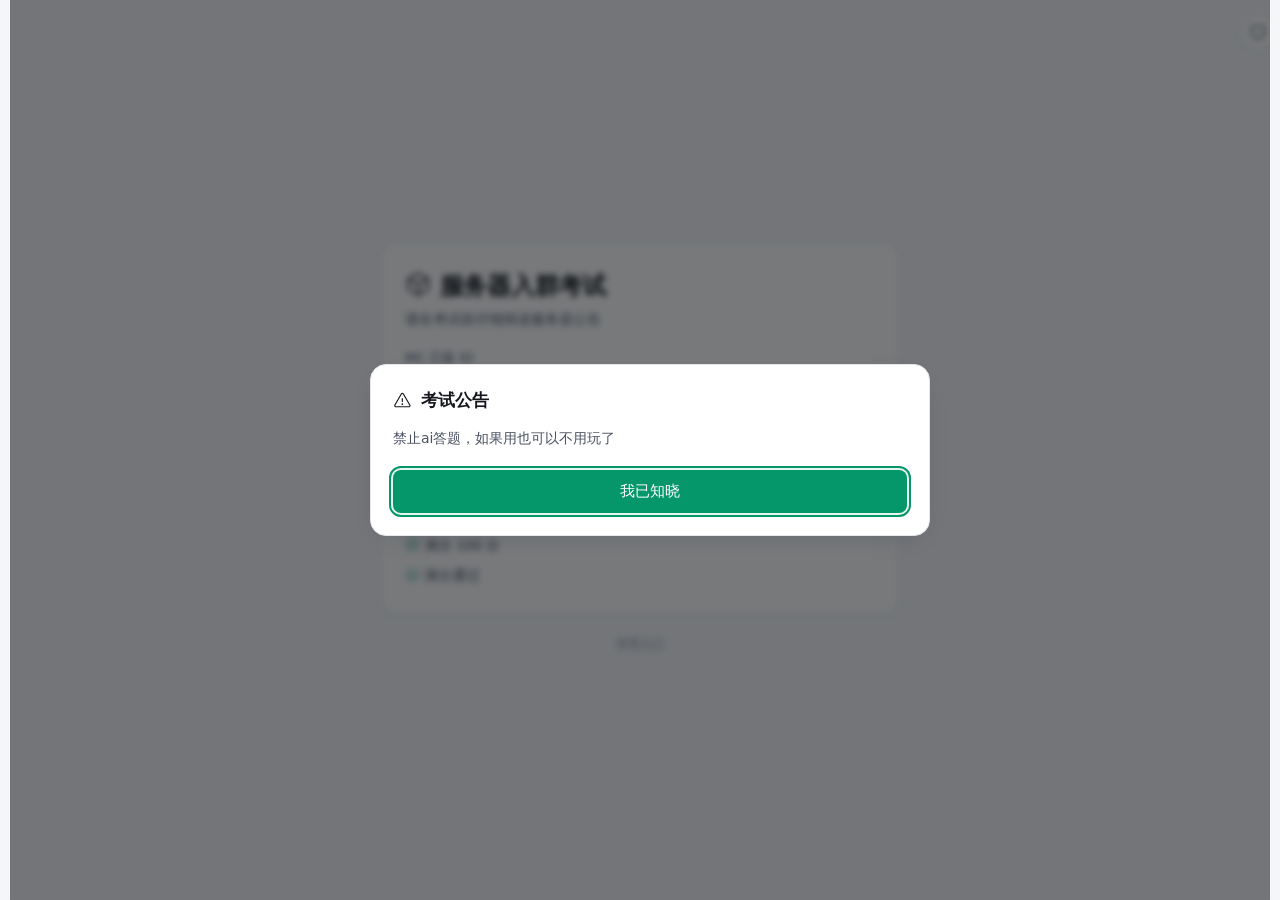
==== commit 3cf4e0fb: "新增可配置的考试公告（考生端弹窗 + 管理端设置） 管理端「题库管理」页新增公告开关与正文（maxlength 500，支持换行），写入 bankData.settings.announcementE" ====
--- a/index.html
+++ b/index.html
@@ -17,6 +17,15 @@
     <div id="loading-overlay" class="loading-overlay" style="display:none">
         <div class="spinner"></div>
         <p>加载中...</p>
+    </div>
+
+    <!-- Announcement Modal -->
+    <div id="announcement-modal" class="modal" role="dialog" aria-modal="true" aria-labelledby="announcement-title">
+        <div class="modal-content announcement-modal-content">
+            <h2 id="announcement-title"><svg class="icon" aria-hidden="true"><use href="#i-warning"/></svg> 考试公告</h2>
+            <p id="announcement-text" class="announcement-text"></p>
+            <button id="announcement-close-btn" class="btn btn-primary btn-lg">我已知晓</button>
+        </div>
     </div>
 
     <!-- Screen 1: Start -->
--- a/css/style.css
+++ b/css/style.css
@@ -187,6 +187,7 @@
 
 ::placeholder{color:var(--text-muted)}
 textarea{resize:vertical;min-height:84px;line-height:1.55}
+input[type=checkbox]{width:16px;height:16px;flex:none;margin:0;accent-color:var(--primary);cursor:pointer}
 
 select{
   appearance:none;
@@ -432,6 +433,14 @@
 }
 .modal-content h2{margin-bottom:4px}
 
+/* 考试公告：正文保留换行，禁用任何 HTML 解析（JS 用 textContent 写入） */
+.announcement-modal-content h2{display:flex;align-items:center;gap:9px;margin-bottom:12px}
+.announcement-text{
+  font-size:14px;line-height:1.75;color:var(--text-2);
+  white-space:pre-wrap;word-break:break-word;
+  margin-bottom:20px;
+}
+
 .options-edit{margin-top:14px}
 .option-edit-row{display:flex;align-items:center;gap:10px;margin-top:10px}
 
